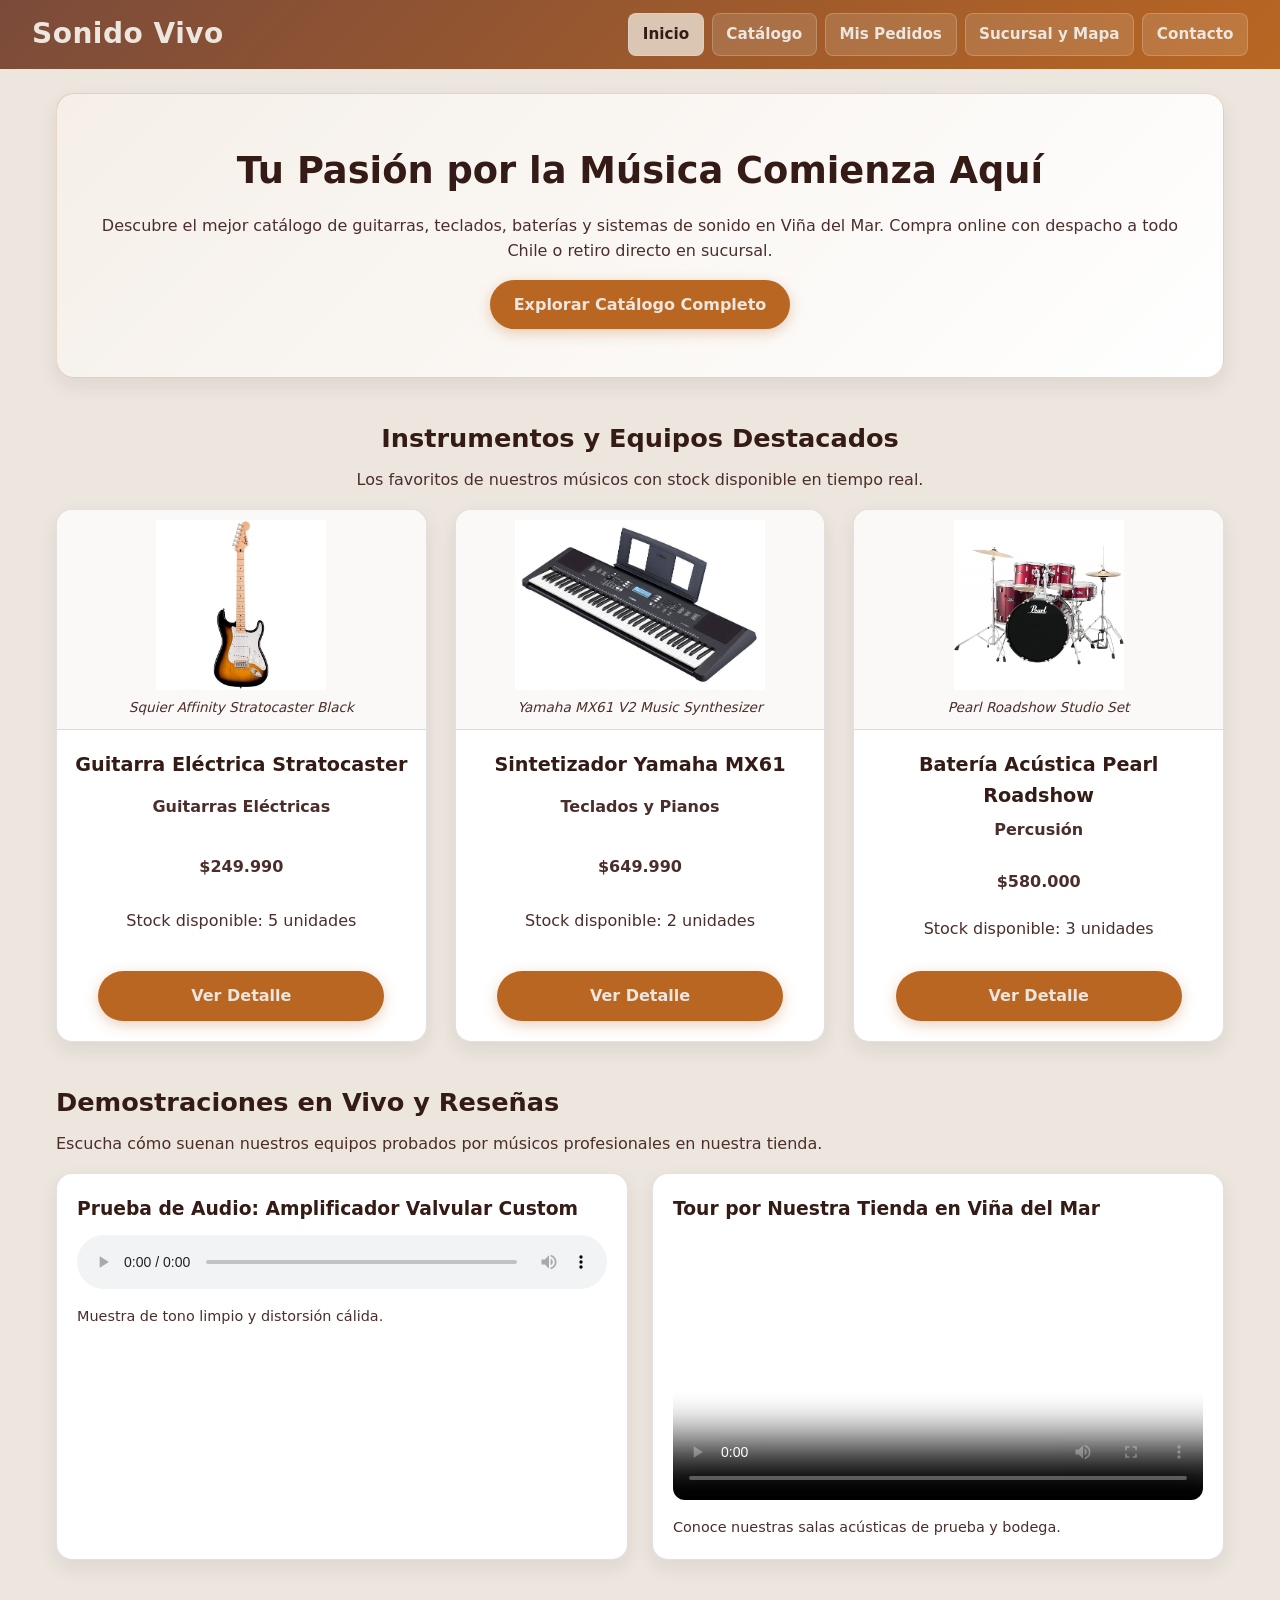
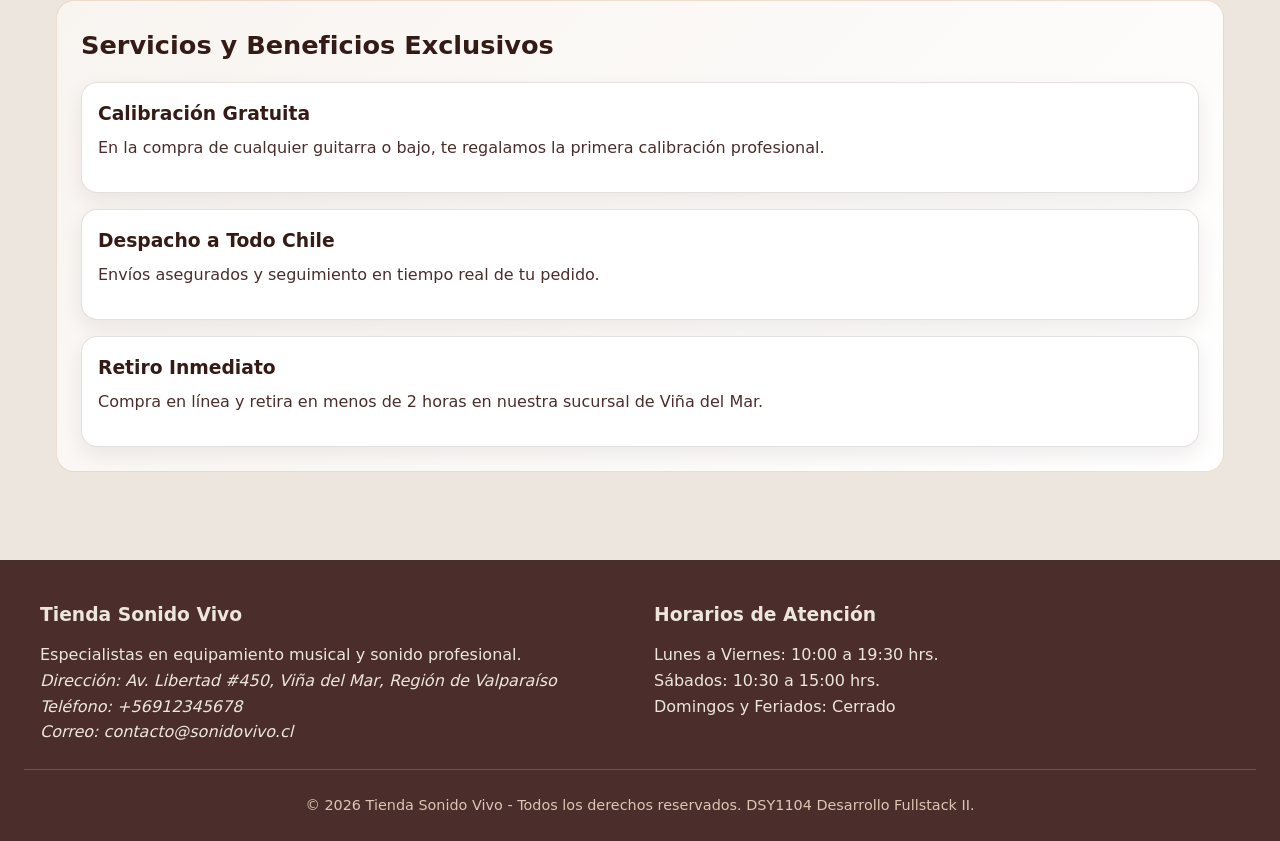
==== index.html @ f2f746ab "Documentacion y simplificacion de estilos css" ====
<!DOCTYPE html>
<html lang="es">

<head>
    <meta charset="UTF-8">
    <meta name="viewport" content="width=device-width, initial-scale=1.0">
    <meta name="description"
        content="Tienda Sonido Vivo - Especialistas en instrumentos musicales, audio profesional y equipos en Viña del Mar. Venta online y atención personalizada.">
    <title>Tienda Sonido Vivo | Instrumentos y Audio Profesional en Viña del Mar</title>
    <link rel="stylesheet" href="assets/css/estilos.css">
</head>

<body>

    <header>
        <div class="header-container">
            <a href="index.html" class="logo" aria-label="Ir a la página de inicio">
                <h2>Sonido Vivo</h2>
            </a>

            <nav aria-label="Navegación principal">
                <ul>
                    <li><a href="index.html" aria-current="page">Inicio</a></li>
                    <li><a href="productos.html">Catálogo</a></li>
                    <li><a href="pedidos.html">Mis Pedidos</a></li>
                    <li><a href="sucursal.html">Sucursal y Mapa</a></li>
                    <li><a href="contacto.html">Contacto</a></li>
                </ul>
            </nav>
        </div>
    </header>

    <main>
        <section class="hero-section" aria-labelledby="hero-title">
            <h1 id="hero-title">Tu Pasión por la Música Comienza Aquí</h1>
            <p>Descubre el mejor catálogo de guitarras, teclados, baterías y sistemas de sonido en Viña del Mar. Compra
                online con despacho a todo Chile o retiro directo en sucursal.</p>
            <a href="productos.html" class="btn-primary">Explorar Catálogo Completo</a>
        </section>

        <section class="destacados-section" aria-labelledby="destacados-title">
            <h2 id="destacados-title">Instrumentos y Equipos Destacados</h2>
            <p>Los favoritos de nuestros músicos con stock disponible en tiempo real.</p>

            <div class="grid-productos">
                <article class="card-producto">
                    <figure>
                        <img src="assets/img/GE001.jpg"
                            alt="Guitarra Eléctrica Stratocaster color negro con golpeador blanco">
                        <figcaption>Squier Affinity Stratocaster Black</figcaption>
                    </figure>
                    <div class="producto-info">
                        <h3>Guitarra Eléctrica Stratocaster</h3>
                        <p class="categoria">Guitarras Eléctricas</p>
                        <p class="precio">$249.990</p>
                        <p class="stock-status">Stock disponible: 5 unidades</p>
                        <a href="productos.html" class="btn-secondary">Ver Detalle</a>
                    </div>
                </article>

                <article class="card-producto">
                    <figure>
                        <img src="assets/img/TC001.jpg"
                            alt="Teclado Sintetizador Yamaha de 61 teclas con pantalla digital">
                        <figcaption>Yamaha MX61 V2 Music Synthesizer</figcaption>
                    </figure>
                    <div class="producto-info">
                        <h3>Sintetizador Yamaha MX61</h3>
                        <p class="categoria">Teclados y Pianos</p>
                        <p class="precio">$649.990</p>
                        <p class="stock-status">Stock disponible: 2 unidades</p>
                        <a href="productos.html" class="btn-secondary">Ver Detalle</a>
                    </div>
                </article>

                <article class="card-producto">
                    <figure>
                        <img src="assets/img/BT01.jpg"
                            alt="Batería Acústica Pearl Roadshow completa de 5 piezas con platillos">
                        <figcaption>Pearl Roadshow Studio Set</figcaption>
                    </figure>
                    <div class="producto-info">
                        <h3>Batería Acústica Pearl Roadshow</h3>
                        <p class="categoria">Percusión</p>
                        <p class="precio">$580.000</p>
                        <p class="stock-status">Stock disponible: 3 unidades</p>
                        <a href="productos.html" class="btn-secondary">Ver Detalle</a>
                    </div>
                </article>
            </div>
        </section>

        <section class="multimedia-section" aria-labelledby="multimedia-title">
            <h2 id="multimedia-title">Demostraciones en Vivo y Reseñas</h2>
            <p>Escucha cómo suenan nuestros equipos probados por músicos profesionales en nuestra tienda.</p>

            <div class="media-container">
                <article class="media-card">
                    <h3>Prueba de Audio: Amplificador Valvular Custom</h3>
                    <figure>
                        <audio controls preload="metadata">
                            <source src="assets/audio/demo-amplificador.mp3" type="audio/mpeg">
                            Tu navegador no soporta el elemento de audio.
                        </audio>
                        <figcaption>Muestra de tono limpio y distorsión cálida.</figcaption>
                    </figure>
                </article>

                <article class="media-card">
                    <h3>Tour por Nuestra Tienda en Viña del Mar</h3>
                    <figure>
                        <video controls poster="assets/img/poster-video.jpg" preload="metadata">
                            <source src="assets/video/tour-tienda.mp4" type="video/mp4">
                            <track kind="captions" src="assets/video/captions-es.vtt" srclang="es" label="Español">
                            Tu navegador no soporta el elemento de video.
                        </video>
                        <figcaption>Conoce nuestras salas acústicas de prueba y bodega.</figcaption>
                    </figure>
                </article>
            </div>
        </section>

        <aside aria-labelledby="aside-title">
            <h2 id="aside-title">Servicios y Beneficios Exclusivos</h2>
            <section>
                <h3>Calibración Gratuita</h3>
                <p>En la compra de cualquier guitarra o bajo, te regalamos la primera calibración profesional.</p>
            </section>
            <section>
                <h3>Despacho a Todo Chile</h3>
                <p>Envíos asegurados y seguimiento en tiempo real de tu pedido.</p>
            </section>
            <section>
                <h3>Retiro Inmediato</h3>
                <p>Compra en línea y retira en menos de 2 horas en nuestra sucursal de Viña del Mar.</p>
            </section>
        </aside>
    </main>

    <footer>
        <div class="footer-container">
            <section class="footer-info">
                <h3>Tienda Sonido Vivo</h3>
                <p>Especialistas en equipamiento musical y sonido profesional.</p>
                <address>
                    <p>Dirección: Av. Libertad #450, Viña del Mar, Región de Valparaíso</p>
                    <p>Teléfono: <a href="tel:+56912345678">+56912345678</a></p>
                    <p>Correo: <a href="mailto:contacto@sonidovivo.cl">contacto@sonidovivo.cl</a></p>
                </address>
            </section>

            <section class="footer-horarios">
                <h3>Horarios de Atención</h3>
                <p>Lunes a Viernes: <time datetime="10:00">10:00</time> a <time datetime="19:30">19:30</time> hrs.</p>
                <p>Sábados: <time datetime="10:30">10:30</time> a <time datetime="15:00">15:00</time> hrs.</p>
                <p>Domingos y Feriados: Cerrado</p>
            </section>
        </div>

        <div class="footer-copyright">
            <p>&copy; 2026 Tienda Sonido Vivo - Todos los derechos reservados. DSY1104 Desarrollo Fullstack II.</p>
        </div>
    </footer>

    <script src="assets/js/app.js"></script>
</body>

</html>
---- assets/css/estilos.css ----
/* 1. VARIABLES GLOBALES */
:root {
    --fuente-principal: 'Segoe UI', system-ui, -apple-system, Roboto, sans-serif;
    --color-primario: #7B4B3A;
    --color-secundario: #4B2E2B;
    --color-texto: #351b16;
    --color-acento: #b96622;
    --color-claro: #dac6b3;
    --color-fondo: #ece6df;
    --color-detalle: #864a25;
    --color-blanco: #ffffff;
    --sombra-card: 0 8px 20px rgba(53, 27, 22, 0.08);
}

* {
    box-sizing: border-box;
    margin: 0;
    padding: 0;
}

body {
    font-family: var(--fuente-principal);
    background-color: var(--color-fondo);
    color: var(--color-texto);
    line-height: 1.6;
}

:focus-visible {
    outline: 2px solid var(--color-acento);
}

img {
    max-width: 100%;
    height: auto;
    display: block;
}

/* 2.ENCABEZADO Y NAVEGACIÓN */

header {
    background: linear-gradient(135deg, var(--color-primario) 0%, var(--color-acento) 100%);
}

.header-container {
    display: flex;
    flex-direction: column;
    align-items: center;
    gap: 1rem;
    padding: 1rem;
}

.logo {
    text-decoration: none;
}

.logo h2 {
    color: var(--color-fondo);
    font-size: 1.75rem;
    letter-spacing: 0.5px;
}

nav ul {
    display: flex;
    flex-wrap: wrap;
    justify-content: center;
    gap: 0.5rem;
    list-style: none;
}

nav a {
    display: inline-block;
    padding: 0.5rem 0.85rem;
    border-radius: 8px;
    background-color: rgba(236, 230, 223, 0.15);
    border: 1px solid rgba(236, 230, 223, 0.25);
    color: var(--color-fondo);
    text-decoration: none;
    font-weight: 600;
    font-size: 0.95rem;
    transition: background-color 0.2s ease, color 0.2s ease;
}

nav a:hover,
nav a:focus-visible,
nav a[aria-current="page"] {
    background-color: var(--color-claro);
    color: var(--color-texto);
}

/* 3.ESTRUCTURA Y SECCIONES */

main {
    padding: 1.5rem 1rem 3rem;
    max-width: 1200px;
    margin: 0 auto;
}

.hero-section,
.destacados-section,
.multimedia-section,
aside {
    margin-bottom: 2.5rem;
}

.hero-section,
.destacados-section {
    text-align: center;
}

.hero-section {
    background: linear-gradient(135deg, #f5efe8, #ffffff);
    border: 1px solid rgba(185, 102, 34, 0.25);
    border-radius: 18px;
    padding: 2rem 1.25rem;
    box-shadow: var(--sombra-card);
}

.hero-section h1 {
    font-size: 1.8rem;
    color: var(--color-texto);
    margin-bottom: 0.75rem;
}

.hero-section p,
.destacados-section p,
.multimedia-section p,
aside p {
    color: var(--color-secundario);
    font-size: 1rem;
    margin-bottom: 1rem;
}

.destacados-section h2,
.multimedia-section h2,
aside h2 {
    font-size: 1.6rem;
    color: var(--color-texto);
    margin-bottom: 0.5rem;
}

/* 4.BOTONES */

.btn-primary,
.btn-secondary {
    display: inline-block;
    padding: 0.75rem 1.5rem;
    border-radius: 999px;
    background-color: var(--color-acento);
    color: var(--color-fondo);
    text-decoration: none;
    font-weight: 700;
    text-align: center;
    box-shadow: 0 4px 14px rgba(185, 102, 34, 0.3);
    transition: background-color 0.2s ease, transform 0.2s ease;
}

.btn-primary:hover,
.btn-secondary:hover,
.btn-primary:focus-visible,
.btn-secondary:focus-visible {
    background-color: var(--color-detalle);
    transform: translateY(-2px);
}

/* 5.TARJETAS DE PRODUCTOS Y MULTIMEDIA */

.grid-productos,
.media-container {
    display: grid;
    grid-template-columns: 1fr;
    gap: 1.5rem;
    justify-content: center;
}

.card-producto,
.media-card,
aside section {
    background: var(--color-blanco);
    border: 1px solid rgba(75, 46, 43, 0.15);
    border-radius: 16px;
    overflow: hidden;
    box-shadow: var(--sombra-card);
}

.card-producto {
    display: flex;
    flex-direction: column;
    justify-content: space-between;
    height: 100%;
    text-align: center;
    transition: transform 0.2s ease, box-shadow 0.2s ease;
}

.card-producto:hover {
    transform: translateY(-4px);
    box-shadow: 0 12px 28px rgba(53, 27, 22, 0.12);
}

.card-producto figure {
    width: 100%;
    height: 220px;
    background: #fbf9f7;
    display: flex;
    flex-direction: column;
    align-items: center;
    justify-content: center;
    padding: 1rem;
    border-bottom: 1px solid rgba(218, 198, 179, 0.6);
}

.card-producto img {
    max-height: 170px;
    max-width: 100%;
    width: auto;
    height: auto;
    object-fit: contain;
    margin: 0 auto;
}

.card-producto figcaption {
    margin-top: 0.4rem;
    font-size: 0.85rem;
    color: var(--color-secundario);
    font-style: italic;
}

.producto-info {
    padding: 1.25rem 1rem;
    display: flex;
    flex-direction: column;
    align-items: center;
    justify-content: space-between;
    flex-grow: 1;
    gap: 0.35rem;
}

.producto-info h3 {
    font-size: 1.2rem;
    font-weight: 700;
    color: var(--color-texto);
}

.categoria {
    font-size: 0.95rem;
    font-weight: 600;
    color: var(--color-detalle);
}

.stock-status {
    font-size: 0.95rem;
    color: var(--color-secundario);
}

.precio {
    font-size: 1.45rem;
    font-weight: 800;
    color: var(--color-acento);
    margin: 0.3rem 0;
}

.card-producto .btn-secondary {
    width: 85%;
    margin-top: 0.5rem;
}

/* MULTIMEDIA */
.media-card {
    padding: 1.25rem;
}

.media-card h3 {
    margin-bottom: 0.75rem;
    color: var(--color-texto);
}

.media-card audio,
.media-card video {
    width: 100%;
    border-radius: 12px;
}

.media-card figcaption {
    margin-top: 0.5rem;
    font-size: 0.9rem;
    color: var(--color-secundario);
}

/* ASIDE */
aside {
    background: linear-gradient(135deg, #f8f4f0, #ffffff);
    border: 1px solid rgba(185, 102, 34, 0.2);
    border-radius: 18px;
    padding: 1.5rem;
}

aside section {
    padding: 1rem;
    margin-top: 1rem;
}

aside h3 {
    color: var(--color-texto);
    margin-bottom: 0.35rem;
}

/* 6.PIE DE PAGINA (FOOTER) */
footer {
    background-color: var(--color-secundario);
    color: var(--color-fondo);
    padding: 2.5rem 1.5rem 1.5rem;
}

.footer-container {
    display: grid;
    grid-template-columns: 1fr;
    gap: 1.75rem;
    max-width: 1200px;
    margin: 0 auto;
}

.footer-container h3 {
    margin-bottom: 0.75rem;
    color: var(--color-fondo);
}

.footer-container a {
    color: var(--color-fondo);
    text-decoration: none;
}

.footer-container a:hover,
.footer-container a:focus-visible {
    color: var(--color-claro);
    text-decoration: underline;
}

.footer-copyright {
    text-align: center;
    padding-top: 1.5rem;
    margin-top: 1.5rem;
    border-top: 1px solid rgba(236, 230, 223, 0.2);
    font-size: 0.9rem;
    color: var(--color-claro);
}

/* 7.ADAPTACIÓN RESPONSIVA (MOBILE FIRST) */
@media (min-width: 768px) {
    .header-container {
        flex-direction: row;
        justify-content: space-between;
        padding: 0.75rem 2rem;
    }

    .hero-section {
        padding: 3rem 2rem;
    }

    .hero-section h1 {
        font-size: 2.3rem;
    }

    .grid-productos {
        grid-template-columns: repeat(3, 1fr);
        gap: 1.75rem;
    }

    .media-container,
    .footer-container {
        grid-template-columns: repeat(2, 1fr);
    }
}
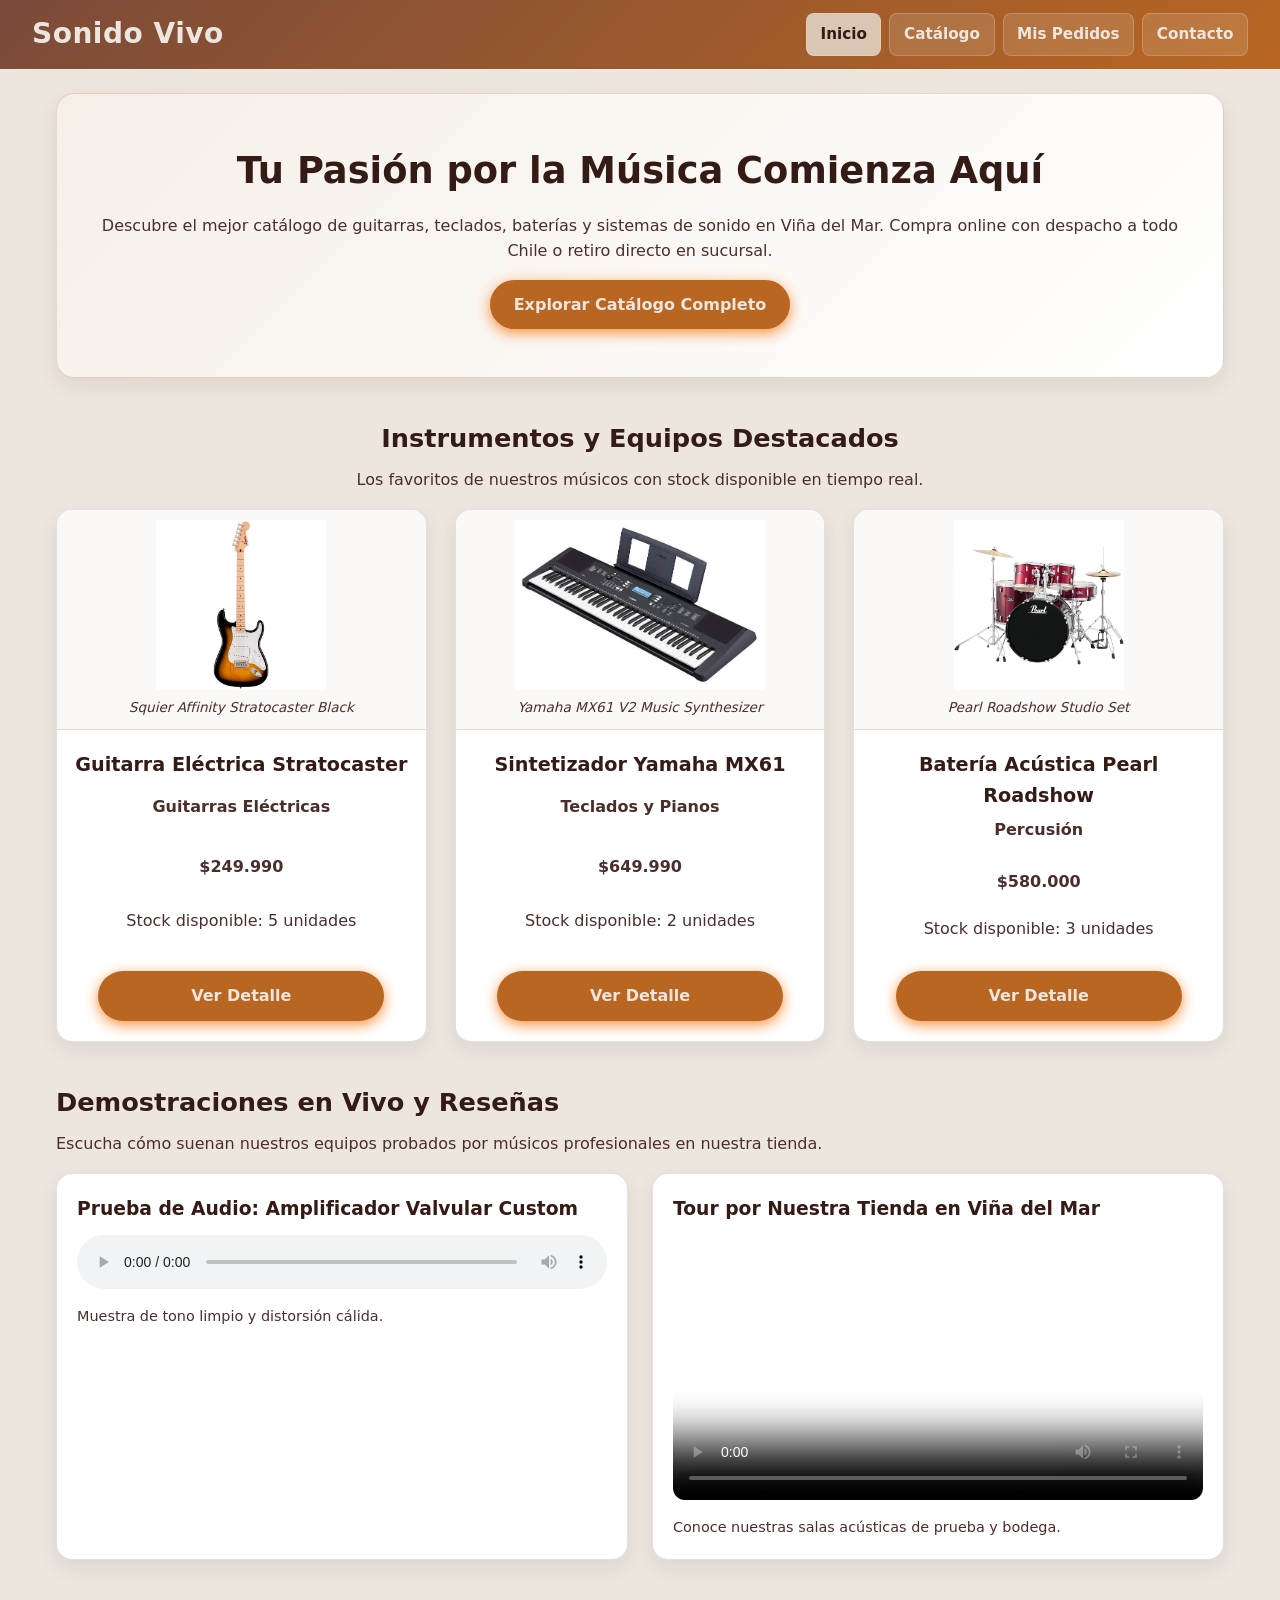
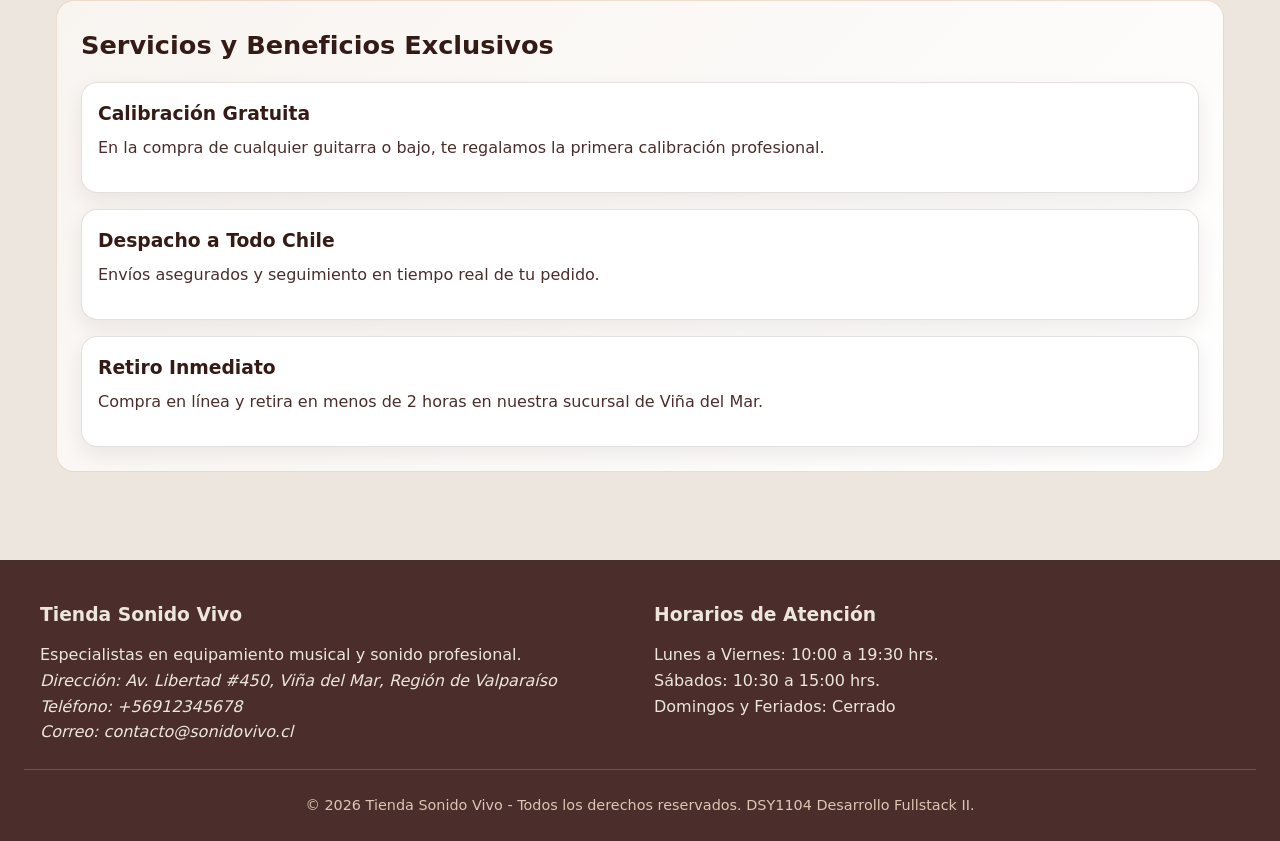
==== commit 45eba47c: "estilizacion de botones y formulario de contacto, ademas de la creacion de la pagina de confirmacion" ====
--- a/index.html
+++ b/index.html
@@ -23,7 +23,6 @@
                     <li><a href="index.html" aria-current="page">Inicio</a></li>
                     <li><a href="productos.html">Catálogo</a></li>
                     <li><a href="pedidos.html">Mis Pedidos</a></li>
-                    <li><a href="sucursal.html">Sucursal y Mapa</a></li>
                     <li><a href="contacto.html">Contacto</a></li>
                 </ul>
             </nav>
--- a/assets/css/estilos.css
+++ b/assets/css/estilos.css
@@ -23,6 +23,9 @@
     background-color: var(--color-fondo);
     color: var(--color-texto);
     line-height: 1.6;
+    min-height: 100vh;
+    display: grid;
+    grid-template-columns: 1fr;
 }
 
 :focus-visible {
@@ -141,16 +144,18 @@
 /* 4.BOTONES */
 
 .btn-primary,
+
 .btn-secondary {
     display: inline-block;
     padding: 0.75rem 1.5rem;
     border-radius: 999px;
+    border: none;
     background-color: var(--color-acento);
     color: var(--color-fondo);
     text-decoration: none;
     font-weight: 700;
     text-align: center;
-    box-shadow: 0 4px 14px rgba(185, 102, 34, 0.3);
+    box-shadow: 0 4px 14px rgba(247, 140, 53, 0.945);
     transition: background-color 0.2s ease, transform 0.2s ease;
 }
 
@@ -262,6 +267,39 @@
     width: 85%;
     margin-top: 0.5rem;
 }
+.mensaje-confirmacion {
+    display: flex;
+    flex-direction: column;
+    align-items: center;
+    text-align: center;
+    gap: 1.25rem; 
+    padding: 1rem 0;
+}
+
+.mensaje-confirmacion h1 {
+    color: var(--color-texto);
+    font-size: 1.8rem;
+    margin: 0;
+}
+
+.mensaje-confirmacion p {
+    color: var(--color-secundario);
+    max-width: 600px;
+    margin: 0;
+}
+
+.mensaje-confirmacion .btn-primary {
+    margin-top: 0.5rem; 
+}
+
+/* FORMULARIO DE CONSULTAS */
+
+.formulario-consultas fieldset {
+    border: none;
+    padding: 0;
+    margin: 0;
+}
+
 
 /* MULTIMEDIA */
 .media-card {
@@ -284,6 +322,9 @@
     font-size: 0.9rem;
     color: var(--color-secundario);
 }
+
+
+
 
 /* ASIDE */
 aside {
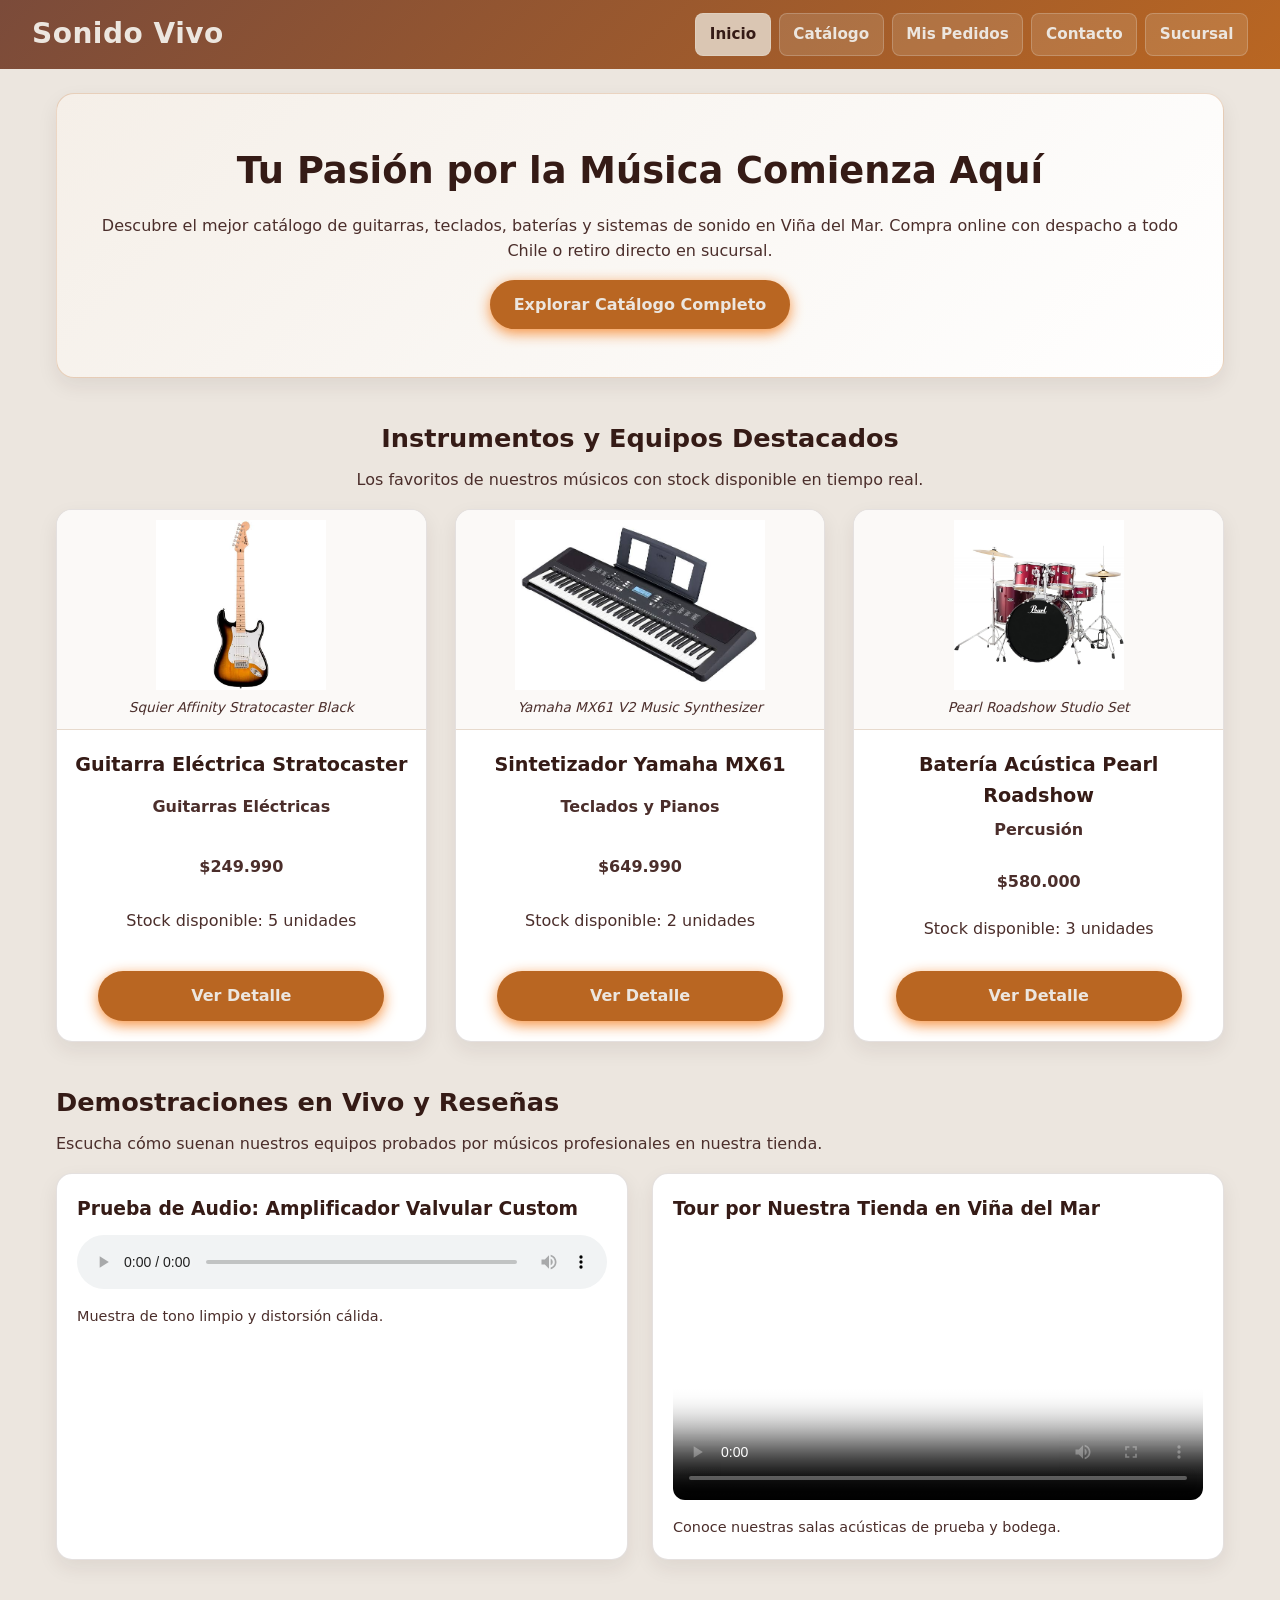
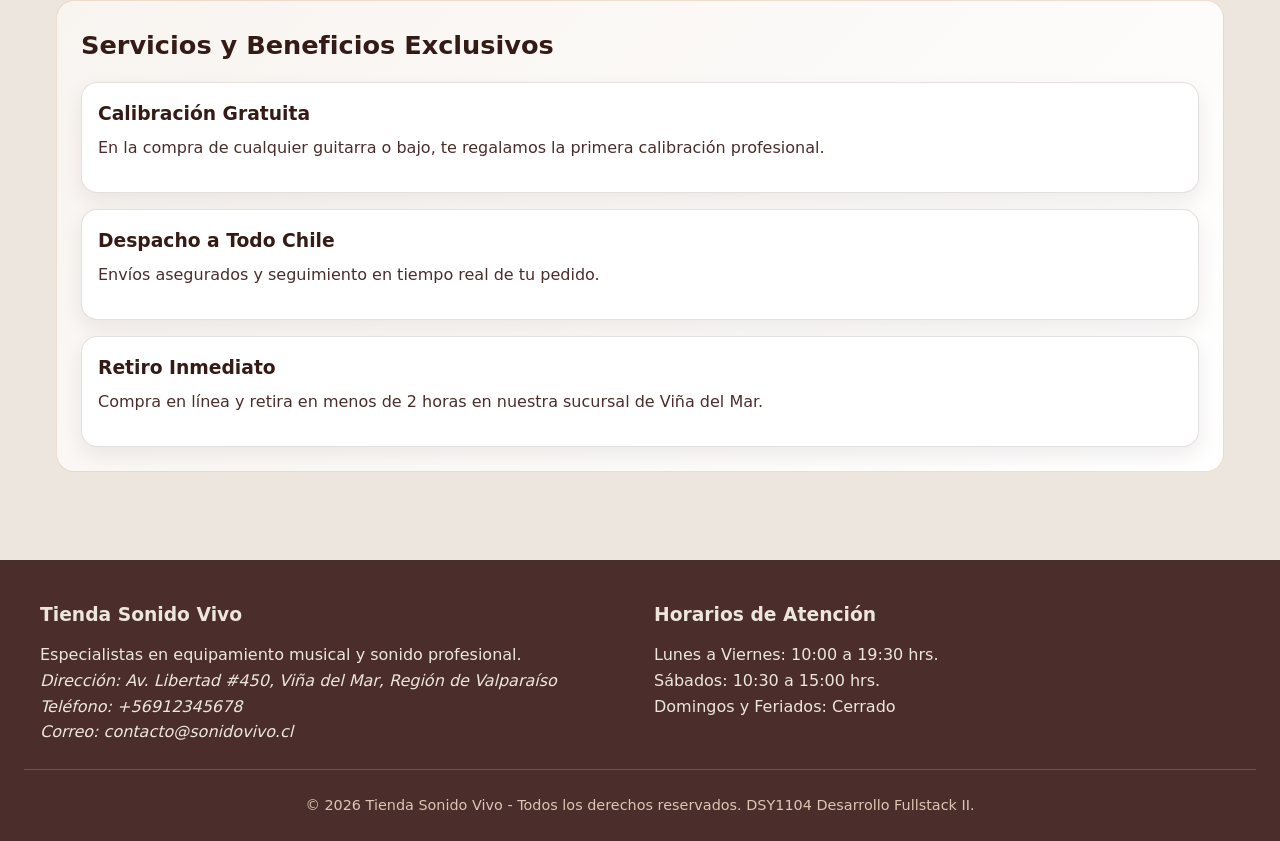
==== commit 13b2584e: "Vinculacion pagina de sucursal en navegacion" ====
--- a/index.html
+++ b/index.html
@@ -18,12 +18,18 @@
                 <h2>Sonido Vivo</h2>
             </a>
 
-            <nav aria-label="Navegación principal">
+            <button id="boton-menu" class="boton-menu" type="button" aria-label="Abrir o cerrar menú principal"
+                aria-controls="menu-principal" aria-expanded="false">
+                <span aria-hidden="true">☰</span>
+            </button>
+
+            <nav id="menu-principal" class="menu" aria-label="Navegación principal">
                 <ul>
                     <li><a href="index.html" aria-current="page">Inicio</a></li>
                     <li><a href="productos.html">Catálogo</a></li>
                     <li><a href="pedidos.html">Mis Pedidos</a></li>
                     <li><a href="contacto.html">Contacto</a></li>
+                    <li><a href="sucursal.html">Sucursal</a></li>
                 </ul>
             </nav>
         </div>
@@ -161,6 +167,7 @@
         </div>
     </footer>
 
+    <script src="assets/js/menu.js"></script>
     <script src="assets/js/app.js"></script>
 </body>
 
--- a/assets/css/estilos.css
+++ b/assets/css/estilos.css
@@ -46,7 +46,8 @@
 
 .header-container {
     display: flex;
-    flex-direction: column;
+    flex-wrap: wrap;
+    justify-content: space-between;
     align-items: center;
     gap: 1rem;
     padding: 1rem;
@@ -62,16 +63,47 @@
     letter-spacing: 0.5px;
 }
 
-nav ul {
-    display: flex;
-    flex-wrap: wrap;
-    justify-content: center;
+/* Botón y Menú Hamburguesa según Guía 7 */
+.boton-menu {
+    display: inline-block;
+    padding: 0.5rem 0.75rem;
+    font-size: 1.5rem;
+    background-color: rgba(236, 230, 223, 0.2);
+    color: var(--color-fondo);
+    border: 0.1rem solid rgba(236, 230, 223, 0.4);
+    border-radius: 0.35rem;
+    cursor: pointer;
+    line-height: 1;
+}
+
+.boton-menu:hover,
+.boton-menu:focus-visible {
+    background-color: var(--color-claro);
+    color: var(--color-texto);
+}
+
+.menu {
+    display: none;
+    width: 100%;
+    flex-direction: column;
+    gap: 0.5rem;
+}
+
+.menu.menu-abierto {
+    display: flex;
+}
+
+.menu ul {
+    display: flex;
+    flex-direction: column;
     gap: 0.5rem;
     list-style: none;
-}
-
-nav a {
-    display: inline-block;
+    width: 100%;
+    padding: 0.5rem 0;
+}
+
+.menu a {
+    display: block;
     padding: 0.5rem 0.85rem;
     border-radius: 8px;
     background-color: rgba(236, 230, 223, 0.15);
@@ -83,9 +115,9 @@
     transition: background-color 0.2s ease, color 0.2s ease;
 }
 
-nav a:hover,
-nav a:focus-visible,
-nav a[aria-current="page"] {
+.menu a:hover,
+.menu a:focus-visible,
+.menu a[aria-current="page"] {
     background-color: var(--color-claro);
     color: var(--color-texto);
 }
@@ -292,13 +324,109 @@
     margin-top: 0.5rem; 
 }
 
-/* FORMULARIO DE CONSULTAS */
+/* CONTACTO Y FORMULARIO DE CONSULTAS */
+.contacto-principal {
+    margin-bottom: 2.5rem;
+}
+
+.contacto-grid {
+    display: flex;
+    flex-direction: column;
+    gap: 1.5rem;
+    margin-top: 1.5rem;
+}
+
+.contacto-card,
+.formulario-card {
+    background-color: var(--color-blanco);
+    border: 1px solid rgba(75, 46, 43, 0.15);
+    border-radius: 16px;
+    padding: 1.5rem;
+    box-shadow: var(--sombra-card);
+}
+
+.contacto-card h2,
+.formulario-card legend {
+    color: var(--color-texto);
+    font-size: 1.3rem;
+    font-weight: 700;
+    margin-bottom: 1rem;
+    display: block;
+    width: 100%;
+}
+
+.contacto-card address {
+    font-style: normal;
+    display: flex;
+    flex-direction: column;
+    gap: 0.75rem;
+}
 
 .formulario-consultas fieldset {
     border: none;
     padding: 0;
     margin: 0;
 }
+
+.campo-formulario {
+    display: flex;
+    flex-direction: column;
+    margin-bottom: 1.15rem;
+}
+
+.campo-formulario label {
+    font-weight: 600;
+    color: var(--color-texto);
+    margin-bottom: 0.4rem;
+    font-size: 0.95rem;
+}
+
+.campo-formulario input,
+.campo-formulario select,
+.campo-formulario textarea {
+    width: 100%;
+    padding: 0.75rem 0.9rem;
+    border: 1.5px solid rgba(75, 46, 43, 0.25);
+    border-radius: 8px;
+    font-family: inherit;
+    font-size: 0.95rem;
+    color: var(--color-texto);
+    background-color: #fdfdfd;
+    box-sizing: border-box;
+    transition: border-color 0.2s ease, box-shadow 0.2s ease;
+}
+
+.campo-formulario textarea {
+    min-height: 110px;
+    resize: vertical;
+}
+
+.campo-formulario input:focus,
+.campo-formulario select:focus,
+.campo-formulario textarea:focus {
+    outline: none;
+    border-color: var(--color-primario);
+    box-shadow: 0 0 0 3px rgba(123, 75, 58, 0.15);
+}
+
+.campo-checkbox {
+    display: flex;
+    align-items: flex-start;
+    gap: 0.6rem;
+    margin-bottom: 1.25rem;
+    font-size: 0.9rem;
+    color: var(--color-secundario);
+}
+
+.campo-checkbox input[type="checkbox"] {
+    margin-top: 0.2rem;
+    accent-color: var(--color-primario);
+}
+
+.formulario-consultas .btn-primary {
+    width: 100%;
+}
+
 
 
 /* MULTIMEDIA */
@@ -342,6 +470,67 @@
 aside h3 {
     color: var(--color-texto);
     margin-bottom: 0.35rem;
+}
+
+/* TABLAS DE DATOS (DSY1104) */
+.tabla-section {
+    margin-bottom: 2.5rem;
+    text-align: center;
+}
+
+.tabla-contenedor {
+    width: 100%;
+    overflow-x: auto;
+    margin-top: 1rem;
+    background: var(--color-blanco);
+    border-radius: 16px;
+    border: 1px solid rgba(75, 46, 43, 0.15);
+    box-shadow: var(--sombra-card);
+}
+
+table {
+    width: 100%;
+    border-collapse: collapse;
+    text-align: left;
+    min-width: 600px;
+}
+
+caption {
+    padding: 1rem;
+    font-weight: 600;
+    color: var(--color-secundario);
+    background: #fbf9f7;
+    border-bottom: 1px solid rgba(218, 198, 179, 0.5);
+    font-size: 0.95rem;
+}
+
+thead th {
+    background-color: var(--color-primario);
+    color: var(--color-fondo);
+    padding: 0.85rem 1rem;
+    font-weight: 600;
+    font-size: 0.95rem;
+}
+
+tbody tr {
+    border-bottom: 1px solid rgba(218, 198, 179, 0.35);
+    transition: background-color 0.15s ease;
+}
+
+tbody tr:hover {
+    background-color: #fbf8f5;
+}
+
+tbody th {
+    padding: 0.8rem 1rem;
+    font-weight: 700;
+    color: var(--color-acento);
+}
+
+tbody td {
+    padding: 0.8rem 1rem;
+    color: var(--color-texto);
+    font-size: 0.95rem;
 }
 
 /* 6.PIE DE PAGINA (FOOTER) */
@@ -386,6 +575,24 @@
 
 /* 7.ADAPTACIÓN RESPONSIVA (MOBILE FIRST) */
 @media (min-width: 768px) {
+    .boton-menu {
+        display: none;
+    }
+
+    .menu {
+        display: flex;
+        width: auto;
+    }
+
+    .menu ul {
+        flex-direction: row;
+        padding: 0;
+    }
+
+    .menu a {
+        display: inline-block;
+    }
+
     .header-container {
         flex-direction: row;
         justify-content: space-between;
@@ -409,4 +616,15 @@
     .footer-container {
         grid-template-columns: repeat(2, 1fr);
     }
+
+    .contacto-grid {
+        display: grid;
+        grid-template-columns: 1fr 1.6fr;
+        gap: 2rem;
+        align-items: start;
+    }
+
+    .formulario-consultas .btn-primary {
+        width: auto;
+    }
 }
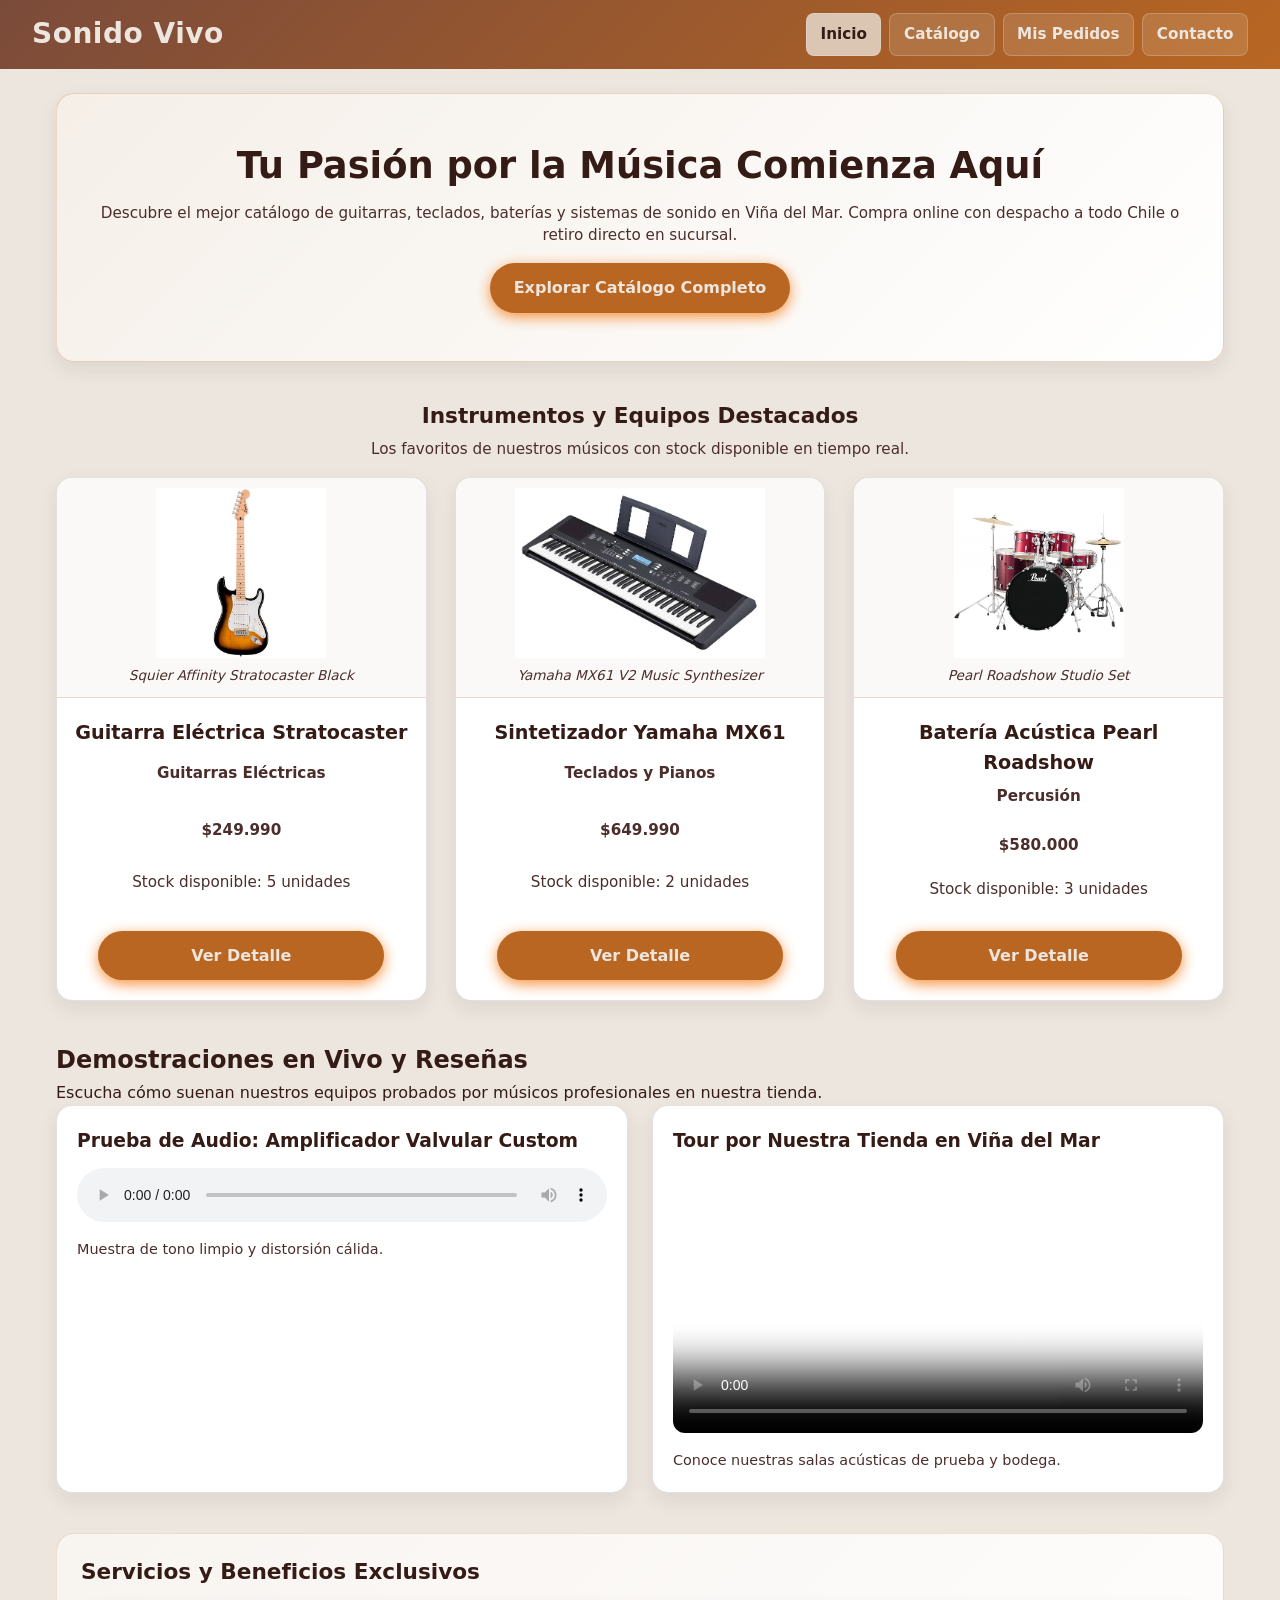
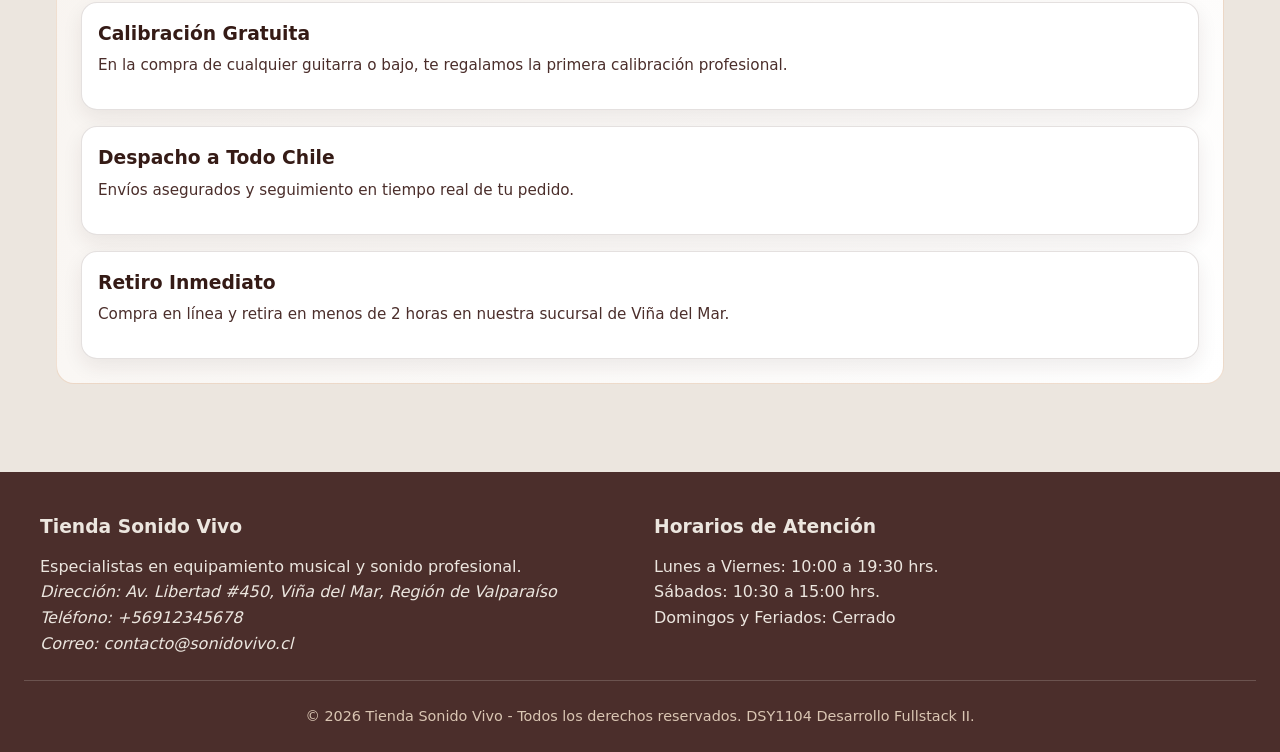
==== commit 540880ea: "Separacion de css para un mejor orden" ====
--- a/index.html
+++ b/index.html
@@ -7,7 +7,9 @@
     <meta name="description"
         content="Tienda Sonido Vivo - Especialistas en instrumentos musicales, audio profesional y equipos en Viña del Mar. Venta online y atención personalizada.">
     <title>Tienda Sonido Vivo | Instrumentos y Audio Profesional en Viña del Mar</title>
-    <link rel="stylesheet" href="assets/css/estilos.css">
+    <link rel="stylesheet" href="assets/css/globales.css">
+    <link rel="stylesheet" href="assets/css/productos.css">
+    <link rel="stylesheet" href="assets/css/inicio.css">
 </head>
 
 <body>
@@ -29,7 +31,6 @@
                     <li><a href="productos.html">Catálogo</a></li>
                     <li><a href="pedidos.html">Mis Pedidos</a></li>
                     <li><a href="contacto.html">Contacto</a></li>
-                    <li><a href="sucursal.html">Sucursal</a></li>
                 </ul>
             </nav>
         </div>
--- a/assets/css/globales.css
+++ b/assets/css/globales.css
@@ -0,0 +1,390 @@
+/* Estilos globales */
+
+/* Variables globales */
+:root {
+    --fuente-principal: 'Segoe UI', system-ui, -apple-system, Roboto, sans-serif;
+    --color-primario: #7B4B3A;
+    --color-secundario: #4B2E2B;
+    --color-texto: #351b16;
+    --color-acento: #b96622;
+    --color-claro: #dac6b3;
+    --color-fondo: #ece6df;
+    --color-detalle: #864a25;
+    --color-blanco: #ffffff;
+    --sombra-card: 0 8px 20px rgba(53, 27, 22, 0.08);
+}
+
+/* Reset y normalizacion */
+* {
+    box-sizing: border-box;
+    margin: 0;
+    padding: 0;
+}
+
+html,
+body {
+    max-width: 100%;
+    overflow-x: hidden;
+}
+
+body {
+    font-family: var(--fuente-principal);
+    background-color: var(--color-fondo);
+    color: var(--color-texto);
+    line-height: 1.6;
+    min-height: 100vh;
+    display: flex;
+    flex-direction: column;
+    width: 100%;
+}
+
+:focus-visible {
+    outline: 2px solid var(--color-acento);
+}
+
+img {
+    max-width: 100%;
+    height: auto;
+    display: block;
+}
+
+/* Encabezado y navegacion */
+header {
+    background: linear-gradient(135deg, var(--color-primario) 0%, var(--color-acento) 100%);
+}
+
+.header-container {
+    display: flex;
+    flex-wrap: wrap;
+    justify-content: space-between;
+    align-items: center;
+    gap: 1rem;
+    padding: 1rem;
+}
+
+.logo {
+    text-decoration: none;
+}
+
+.logo h2 {
+    color: var(--color-fondo);
+    font-size: 1.75rem;
+    letter-spacing: 0.5px;
+}
+
+/* Boton y menu hamburguesa */
+.boton-menu {
+    display: inline-block;
+    padding: 0.5rem 0.75rem;
+    font-size: 1.5rem;
+    background-color: rgba(236, 230, 223, 0.2);
+    color: var(--color-fondo);
+    border: 0.1rem solid rgba(236, 230, 223, 0.4);
+    border-radius: 0.35rem;
+    cursor: pointer;
+    line-height: 1;
+}
+
+.boton-menu:hover,
+.boton-menu:focus-visible {
+    background-color: var(--color-claro);
+    color: var(--color-texto);
+}
+
+.menu {
+    display: none;
+    width: 100%;
+    flex-direction: column;
+    gap: 0.5rem;
+}
+
+.menu.menu-abierto {
+    display: flex;
+}
+
+.menu ul {
+    display: flex;
+    flex-direction: column;
+    gap: 0.5rem;
+    list-style: none;
+    width: 100%;
+    padding: 0.5rem 0;
+}
+
+.menu a {
+    display: block;
+    padding: 0.5rem 0.85rem;
+    border-radius: 8px;
+    background-color: rgba(236, 230, 223, 0.15);
+    border: 1px solid rgba(236, 230, 223, 0.25);
+    color: var(--color-fondo);
+    text-decoration: none;
+    font-weight: 600;
+    font-size: 0.95rem;
+    transition: background-color 0.2s ease, color 0.2s ease;
+}
+
+.menu a:hover,
+.menu a:focus-visible,
+.menu a[aria-current="page"] {
+    background-color: var(--color-claro);
+    color: var(--color-texto);
+}
+
+/* Estructura principal y secciones */
+main {
+    width: 100%;
+    max-width: 1200px;
+    min-width: 0;
+    margin: 0 auto;
+    padding: 1.5rem 1rem 3rem;
+    flex: 1 0 auto;
+}
+
+.hero-section,
+.destacados-section,
+aside {
+    width: 100%;
+    max-width: 100%;
+    min-width: 0;
+    margin-bottom: 2.5rem;
+}
+
+.hero-section,
+.destacados-section {
+    text-align: center;
+}
+
+.hero-section {
+    background: linear-gradient(135deg, #f5efe8, #ffffff);
+    border: 1px solid rgba(185, 102, 34, 0.25);
+    border-radius: 18px;
+    padding: 1.75rem 1rem;
+    box-shadow: var(--sombra-card);
+}
+
+.hero-section h1 {
+    font-size: 1.5rem;
+    line-height: 1.3;
+    overflow-wrap: break-word;
+    word-wrap: break-word;
+    color: var(--color-texto);
+    margin-bottom: 0.75rem;
+}
+
+.hero-section p,
+.destacados-section p,
+aside p {
+    color: var(--color-secundario);
+    font-size: 0.95rem;
+    line-height: 1.5;
+    margin-bottom: 1rem;
+}
+
+.destacados-section h2,
+aside h2 {
+    font-size: 1.35rem;
+    line-height: 1.3;
+    overflow-wrap: break-word;
+    color: var(--color-texto);
+    margin-bottom: 0.5rem;
+}
+
+/* Botones globales */
+.btn-primary,
+.btn-secondary {
+    display: inline-block;
+    padding: 0.75rem 1.5rem;
+    border-radius: 999px;
+    border: none;
+    background-color: var(--color-acento);
+    color: var(--color-fondo);
+    text-decoration: none;
+    font-weight: 700;
+    text-align: center;
+    box-shadow: 0 4px 14px rgba(247, 140, 53, 0.945);
+    transition: background-color 0.2s ease, transform 0.2s ease;
+}
+
+.btn-primary:hover,
+.btn-secondary:hover,
+.btn-primary:focus-visible,
+.btn-secondary:focus-visible {
+    background-color: var(--color-detalle);
+    transform: translateY(-2px);
+}
+
+/* Aside y servicios */
+aside {
+    background: linear-gradient(135deg, #f8f4f0, #ffffff);
+    border: 1px solid rgba(185, 102, 34, 0.2);
+    border-radius: 18px;
+    padding: 1.5rem;
+}
+
+aside section {
+    background: var(--color-blanco);
+    border: 1px solid rgba(75, 46, 43, 0.15);
+    border-radius: 16px;
+    overflow: hidden;
+    box-shadow: var(--sombra-card);
+    padding: 1rem;
+    margin-top: 1rem;
+}
+
+aside h3 {
+    color: var(--color-texto);
+    margin-bottom: 0.35rem;
+}
+
+/* Tablas de datos */
+.tabla-section {
+    width: 100%;
+    max-width: 100%;
+    min-width: 0;
+    margin-bottom: 2.5rem;
+    text-align: center;
+}
+
+.tabla-contenedor {
+    width: 100%;
+    max-width: 100%;
+    min-width: 0;
+    overflow-x: auto;
+    -webkit-overflow-scrolling: touch;
+    display: block;
+    margin-top: 1rem;
+    background: var(--color-blanco);
+    border-radius: 16px;
+    border: 1px solid rgba(75, 46, 43, 0.15);
+    box-shadow: var(--sombra-card);
+}
+
+table {
+    width: 100%;
+    border-collapse: collapse;
+    text-align: left;
+    min-width: 480px;
+}
+
+caption {
+    padding: 1rem;
+    font-weight: 600;
+    color: var(--color-secundario);
+    background: #fbf9f7;
+    border-bottom: 1px solid rgba(218, 198, 179, 0.5);
+    font-size: 0.95rem;
+}
+
+thead th {
+    background-color: var(--color-primario);
+    color: var(--color-fondo);
+    padding: 0.85rem 1rem;
+    font-weight: 600;
+    font-size: 0.95rem;
+}
+
+tbody tr {
+    border-bottom: 1px solid rgba(218, 198, 179, 0.35);
+    transition: background-color 0.15s ease;
+}
+
+tbody tr:hover {
+    background-color: #fbf8f5;
+}
+
+tbody th {
+    padding: 0.8rem 1rem;
+    font-weight: 700;
+    color: var(--color-acento);
+}
+
+tbody td {
+    padding: 0.8rem 1rem;
+    color: var(--color-texto);
+    font-size: 0.95rem;
+}
+
+/* Utilidades */
+.campo-oculto {
+    display: none;
+}
+
+/* Pie de pagina footer */
+footer {
+    background-color: var(--color-secundario);
+    color: var(--color-fondo);
+    padding: 2.5rem 1.5rem 1.5rem;
+}
+
+.footer-container {
+    display: grid;
+    grid-template-columns: 1fr;
+    gap: 1.75rem;
+    max-width: 1200px;
+    margin: 0 auto;
+}
+
+.footer-container h3 {
+    margin-bottom: 0.75rem;
+    color: var(--color-fondo);
+}
+
+.footer-container a {
+    color: var(--color-fondo);
+    text-decoration: none;
+}
+
+.footer-container a:hover,
+.footer-container a:focus-visible {
+    color: var(--color-claro);
+    text-decoration: underline;
+}
+
+.footer-copyright {
+    text-align: center;
+    padding-top: 1.5rem;
+    margin-top: 1.5rem;
+    border-top: 1px solid rgba(236, 230, 223, 0.2);
+    font-size: 0.9rem;
+    color: var(--color-claro);
+}
+
+/* Adaptacion responsiva global */
+@media (min-width: 768px) {
+    .boton-menu {
+        display: none;
+    }
+
+    .menu {
+        display: flex;
+        width: auto;
+    }
+
+    .menu ul {
+        flex-direction: row;
+        padding: 0;
+    }
+
+    .menu a {
+        display: inline-block;
+    }
+
+    .header-container {
+        flex-direction: row;
+        justify-content: space-between;
+        padding: 0.75rem 2rem;
+    }
+
+    .hero-section {
+        padding: 3rem 2rem;
+    }
+
+    .hero-section h1 {
+        font-size: 2.3rem;
+    }
+
+    .footer-container {
+        grid-template-columns: repeat(2, 1fr);
+    }
+}
--- a/assets/css/productos.css
+++ b/assets/css/productos.css
@@ -0,0 +1,108 @@
+/* Estilos de productos */
+
+.grid-productos {
+    display: grid;
+    grid-template-columns: 1fr;
+    gap: 1.5rem;
+    width: 100%;
+    max-width: 100%;
+    min-width: 0;
+    justify-content: center;
+}
+
+.card-producto {
+    background: var(--color-blanco);
+    border: 1px solid rgba(75, 46, 43, 0.15);
+    border-radius: 16px;
+    overflow: hidden;
+    box-shadow: var(--sombra-card);
+    display: flex;
+    flex-direction: column;
+    justify-content: space-between;
+    width: 100%;
+    max-width: 100%;
+    min-width: 0;
+    height: 100%;
+    text-align: center;
+    transition: transform 0.2s ease, box-shadow 0.2s ease;
+}
+
+.card-producto:hover {
+    transform: translateY(-4px);
+    box-shadow: 0 12px 28px rgba(53, 27, 22, 0.12);
+}
+
+.card-producto figure {
+    width: 100%;
+    height: 220px;
+    background: #fbf9f7;
+    display: flex;
+    flex-direction: column;
+    align-items: center;
+    justify-content: center;
+    padding: 1rem;
+    border-bottom: 1px solid rgba(218, 198, 179, 0.6);
+}
+
+.card-producto img {
+    max-height: 170px;
+    max-width: 100%;
+    width: auto;
+    height: auto;
+    object-fit: contain;
+    margin: 0 auto;
+}
+
+.card-producto figcaption {
+    margin-top: 0.4rem;
+    font-size: 0.85rem;
+    color: var(--color-secundario);
+    font-style: italic;
+}
+
+.producto-info {
+    padding: 1.25rem 1rem;
+    display: flex;
+    flex-direction: column;
+    align-items: center;
+    justify-content: space-between;
+    flex-grow: 1;
+    gap: 0.35rem;
+}
+
+.producto-info h3 {
+    font-size: 1.2rem;
+    font-weight: 700;
+    color: var(--color-texto);
+}
+
+.categoria {
+    font-size: 0.95rem;
+    font-weight: 600;
+    color: var(--color-detalle);
+}
+
+.stock-status {
+    font-size: 0.95rem;
+    color: var(--color-secundario);
+}
+
+.precio {
+    font-size: 1.45rem;
+    font-weight: 800;
+    color: var(--color-acento);
+    margin: 0.3rem 0;
+}
+
+.card-producto .btn-secondary {
+    width: 85%;
+    margin-top: 0.5rem;
+}
+
+/* Adaptacion responsive */
+@media (min-width: 768px) {
+    .grid-productos {
+        grid-template-columns: repeat(3, 1fr);
+        gap: 1.75rem;
+    }
+}
--- a/assets/css/inicio.css
+++ b/assets/css/inicio.css
@@ -0,0 +1,51 @@
+/* Estilos de inicio */
+
+.multimedia-section {
+    width: 100%;
+    max-width: 100%;
+    min-width: 0;
+    margin-bottom: 2.5rem;
+}
+
+.media-container {
+    display: grid;
+    grid-template-columns: 1fr;
+    gap: 1.5rem;
+    width: 100%;
+    max-width: 100%;
+    min-width: 0;
+    justify-content: center;
+}
+
+.media-card {
+    background: var(--color-blanco);
+    border: 1px solid rgba(75, 46, 43, 0.15);
+    border-radius: 16px;
+    overflow: hidden;
+    box-shadow: var(--sombra-card);
+    padding: 1.25rem;
+}
+
+.media-card h3 {
+    margin-bottom: 0.75rem;
+    color: var(--color-texto);
+}
+
+.media-card audio,
+.media-card video {
+    width: 100%;
+    border-radius: 12px;
+}
+
+.media-card figcaption {
+    margin-top: 0.5rem;
+    font-size: 0.9rem;
+    color: var(--color-secundario);
+}
+
+/* Adaptacion responsive */
+@media (min-width: 768px) {
+    .media-container {
+        grid-template-columns: repeat(2, 1fr);
+    }
+}
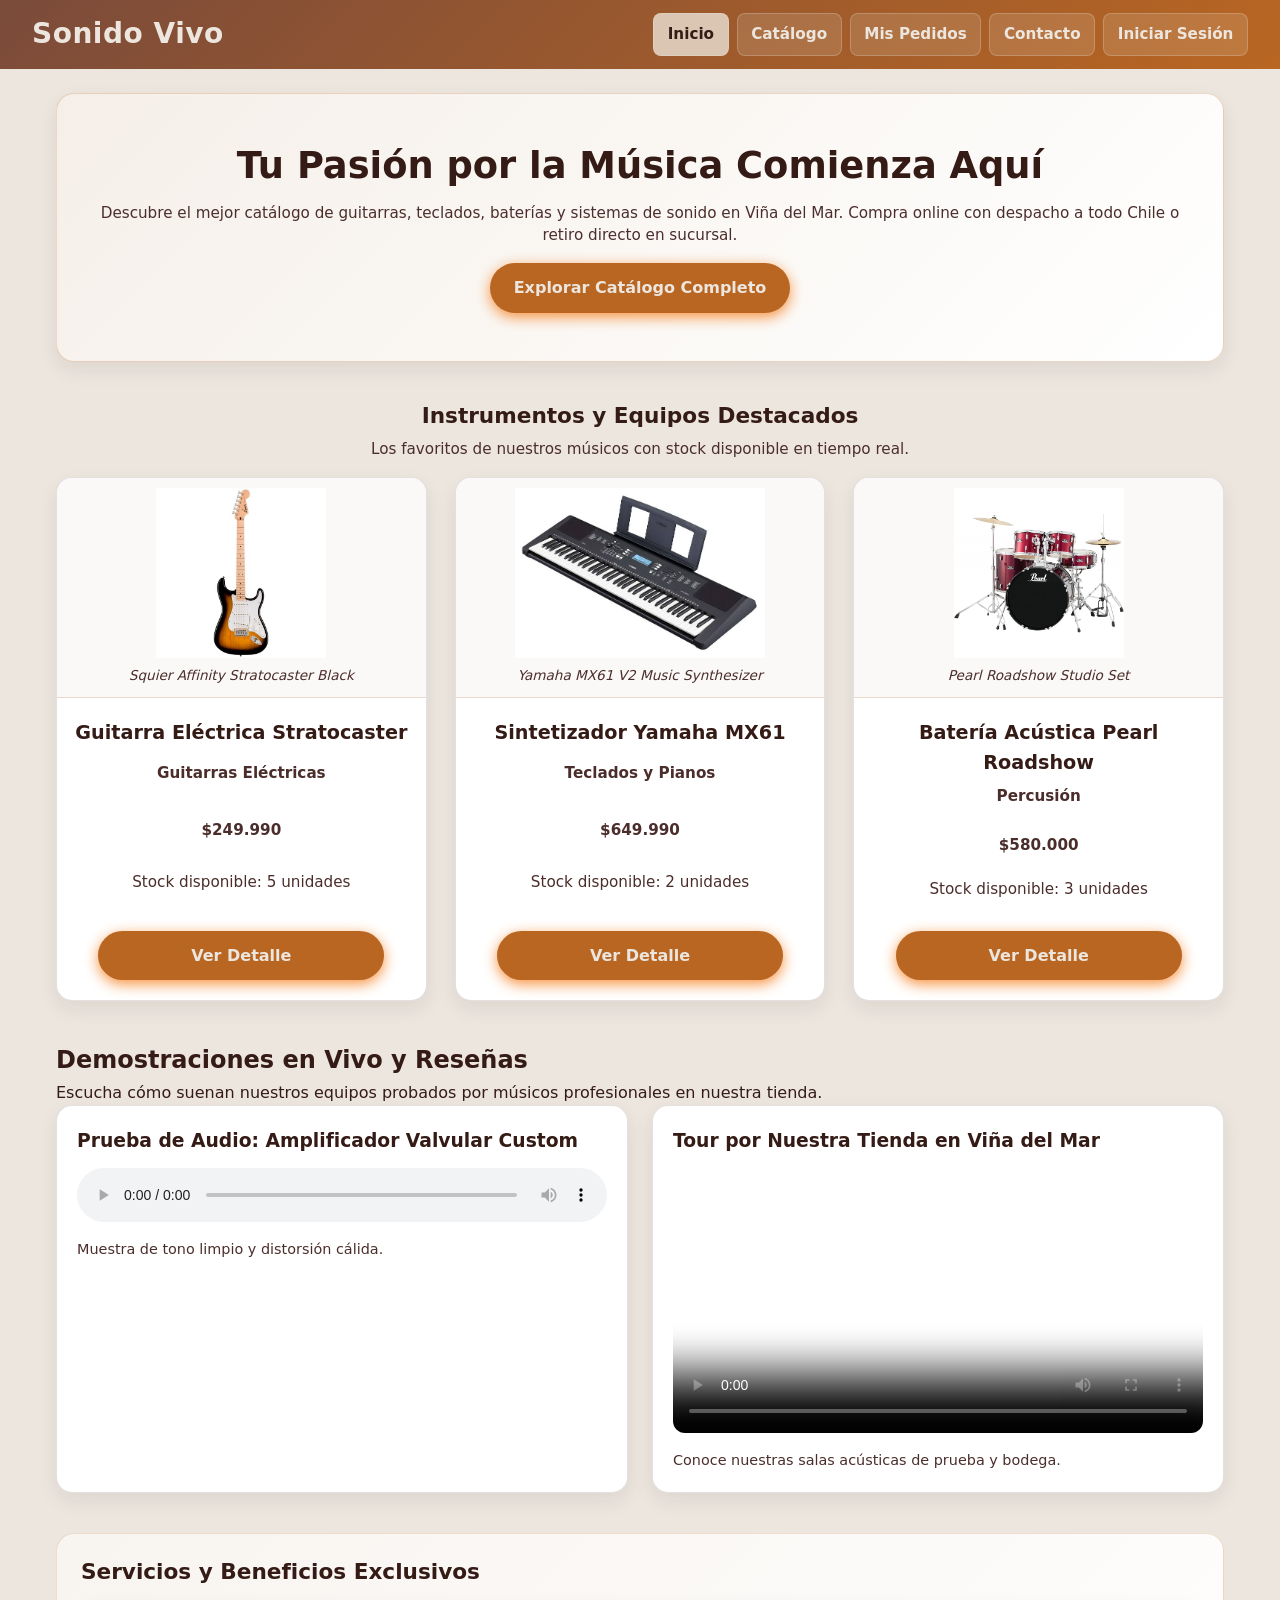
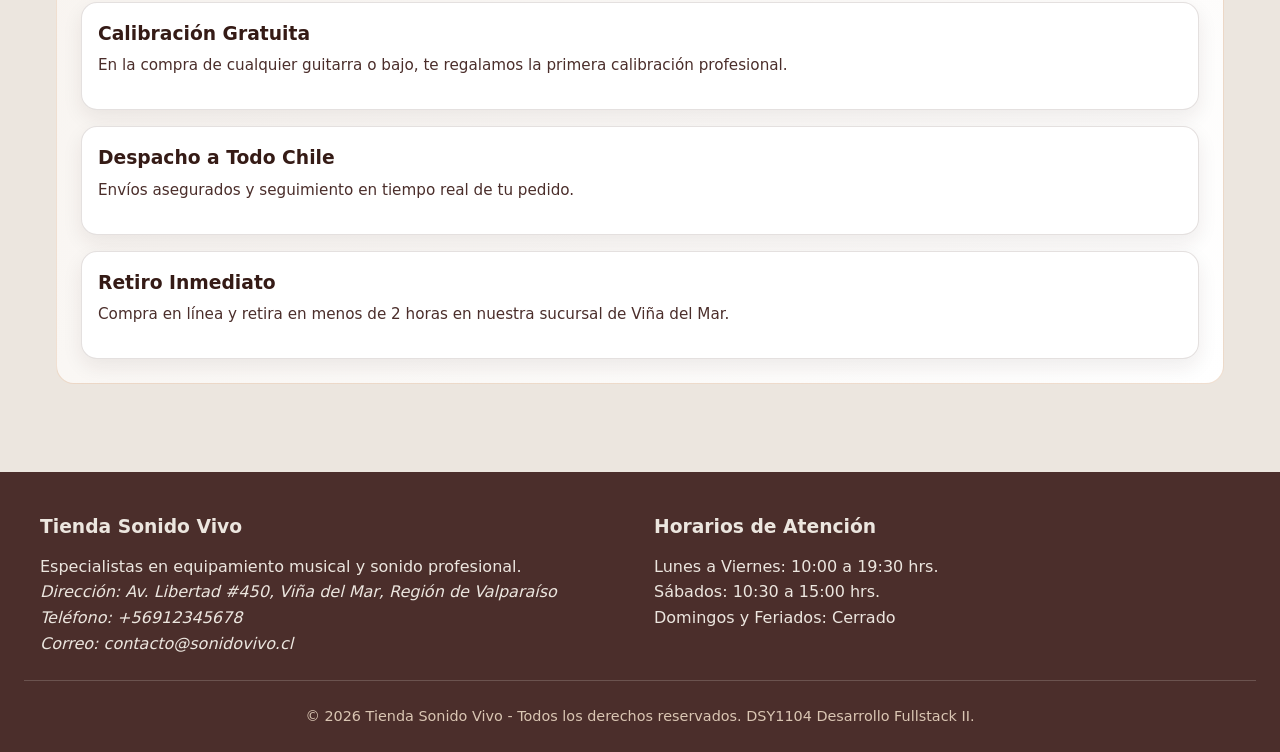
==== commit fedf87ba: "Creacion de login" ====
--- a/index.html
+++ b/index.html
@@ -31,6 +31,7 @@
                     <li><a href="productos.html">Catálogo</a></li>
                     <li><a href="pedidos.html">Mis Pedidos</a></li>
                     <li><a href="contacto.html">Contacto</a></li>
+                    <li><a href="login.html" class="btn-login-nav">Iniciar Sesión</a></li>
                 </ul>
             </nav>
         </div>
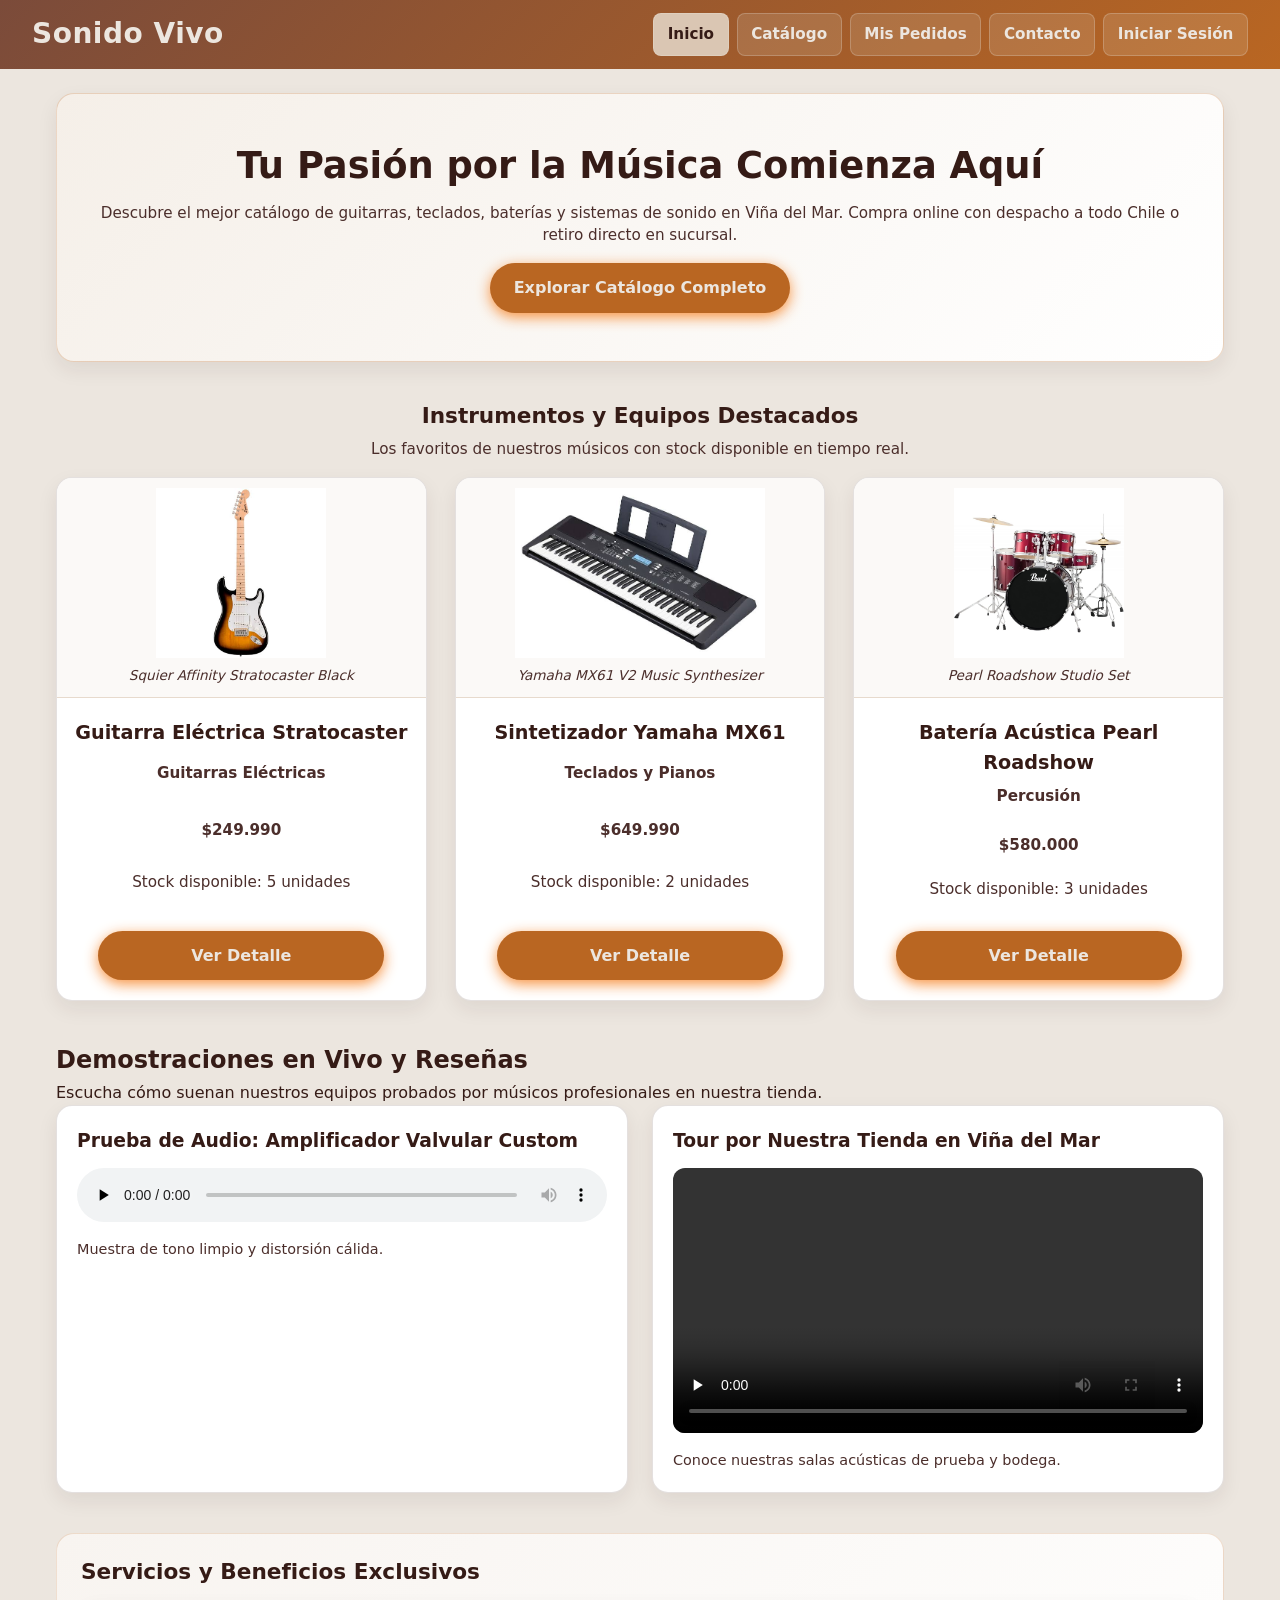
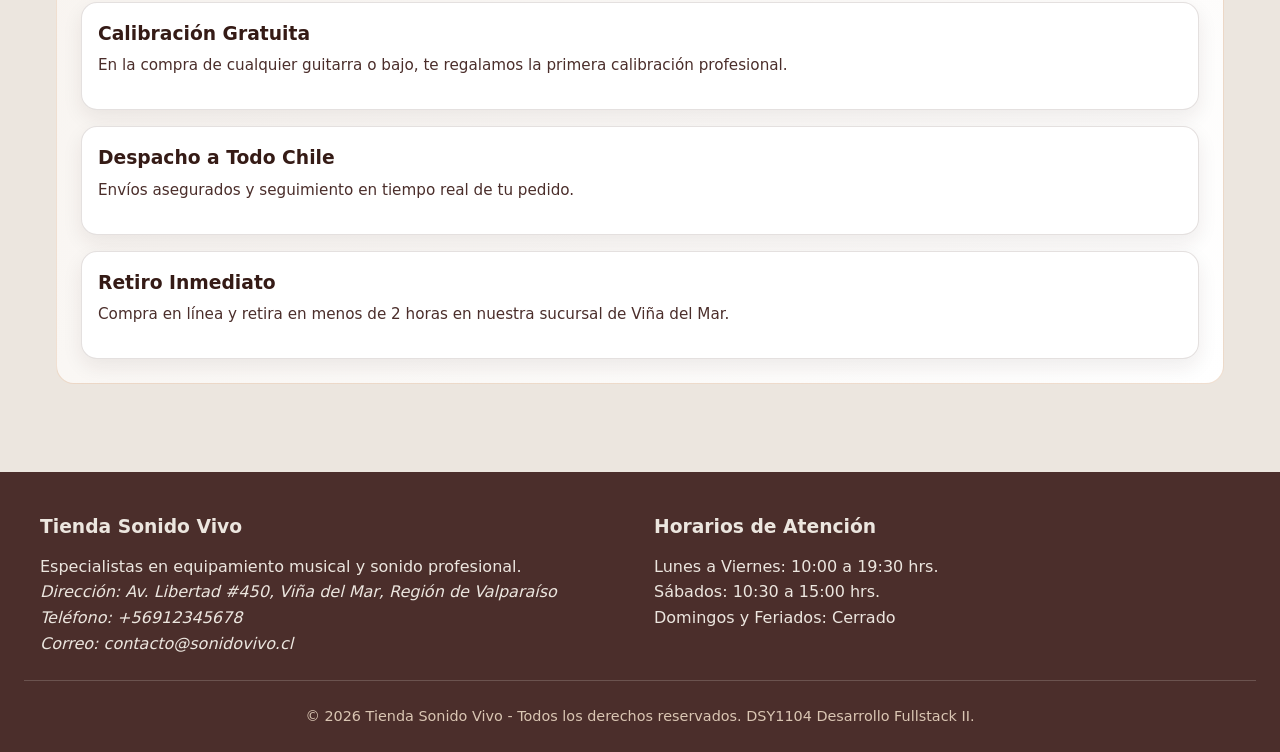
==== commit a2323fbd: "modificacion verificacion de menu e index.html" ====
--- a/index.html
+++ b/index.html
@@ -101,31 +101,31 @@
             <h2 id="multimedia-title">Demostraciones en Vivo y Reseñas</h2>
             <p>Escucha cómo suenan nuestros equipos probados por músicos profesionales en nuestra tienda.</p>
 
-            <div class="media-container">
-                <article class="media-card">
-                    <h3>Prueba de Audio: Amplificador Valvular Custom</h3>
-                    <figure>
-                        <audio controls preload="metadata">
-                            <source src="assets/audio/demo-amplificador.mp3" type="audio/mpeg">
-                            Tu navegador no soporta el elemento de audio.
-                        </audio>
-                        <figcaption>Muestra de tono limpio y distorsión cálida.</figcaption>
-                    </figure>
-                </article>
+<div class="media-container">
+        <article class="media-card">
+            <h3>Prueba de Audio: Amplificador Valvular Custom</h3>
+            <figure>
+                <audio controls preload="none">
+                    <source src="assets/audio/demo-amplificador.mp3" type="audio/mpeg">
+                    Tu navegador no soporta el elemento de audio.
+                </audio>
+                <figcaption>Muestra de tono limpio y distorsión cálida.</figcaption>
+            </figure>
+        </article>
 
                 <article class="media-card">
-                    <h3>Tour por Nuestra Tienda en Viña del Mar</h3>
-                    <figure>
-                        <video controls poster="assets/img/poster-video.jpg" preload="metadata">
-                            <source src="assets/video/tour-tienda.mp4" type="video/mp4">
-                            <track kind="captions" src="assets/video/captions-es.vtt" srclang="es" label="Español">
-                            Tu navegador no soporta el elemento de video.
-                        </video>
-                        <figcaption>Conoce nuestras salas acústicas de prueba y bodega.</figcaption>
-                    </figure>
-                </article>
-            </div>
-        </section>
+            <h3>Tour por Nuestra Tienda en Viña del Mar</h3>
+            <figure>
+                <video controls preload="none">
+                    <source src="assets/video/tour-tienda.mp4" type="video/mp4">
+                    <track kind="captions" src="assets/video/captions-es.vtt" srclang="es" label="Español">
+                    Tu navegador no soporta el elemento de video.
+                </video>
+                <figcaption>Conoce nuestras salas acústicas de prueba y bodega.</figcaption>
+            </figure>
+        </article>
+    </div>
+</section>
 
         <aside aria-labelledby="aside-title">
             <h2 id="aside-title">Servicios y Beneficios Exclusivos</h2>
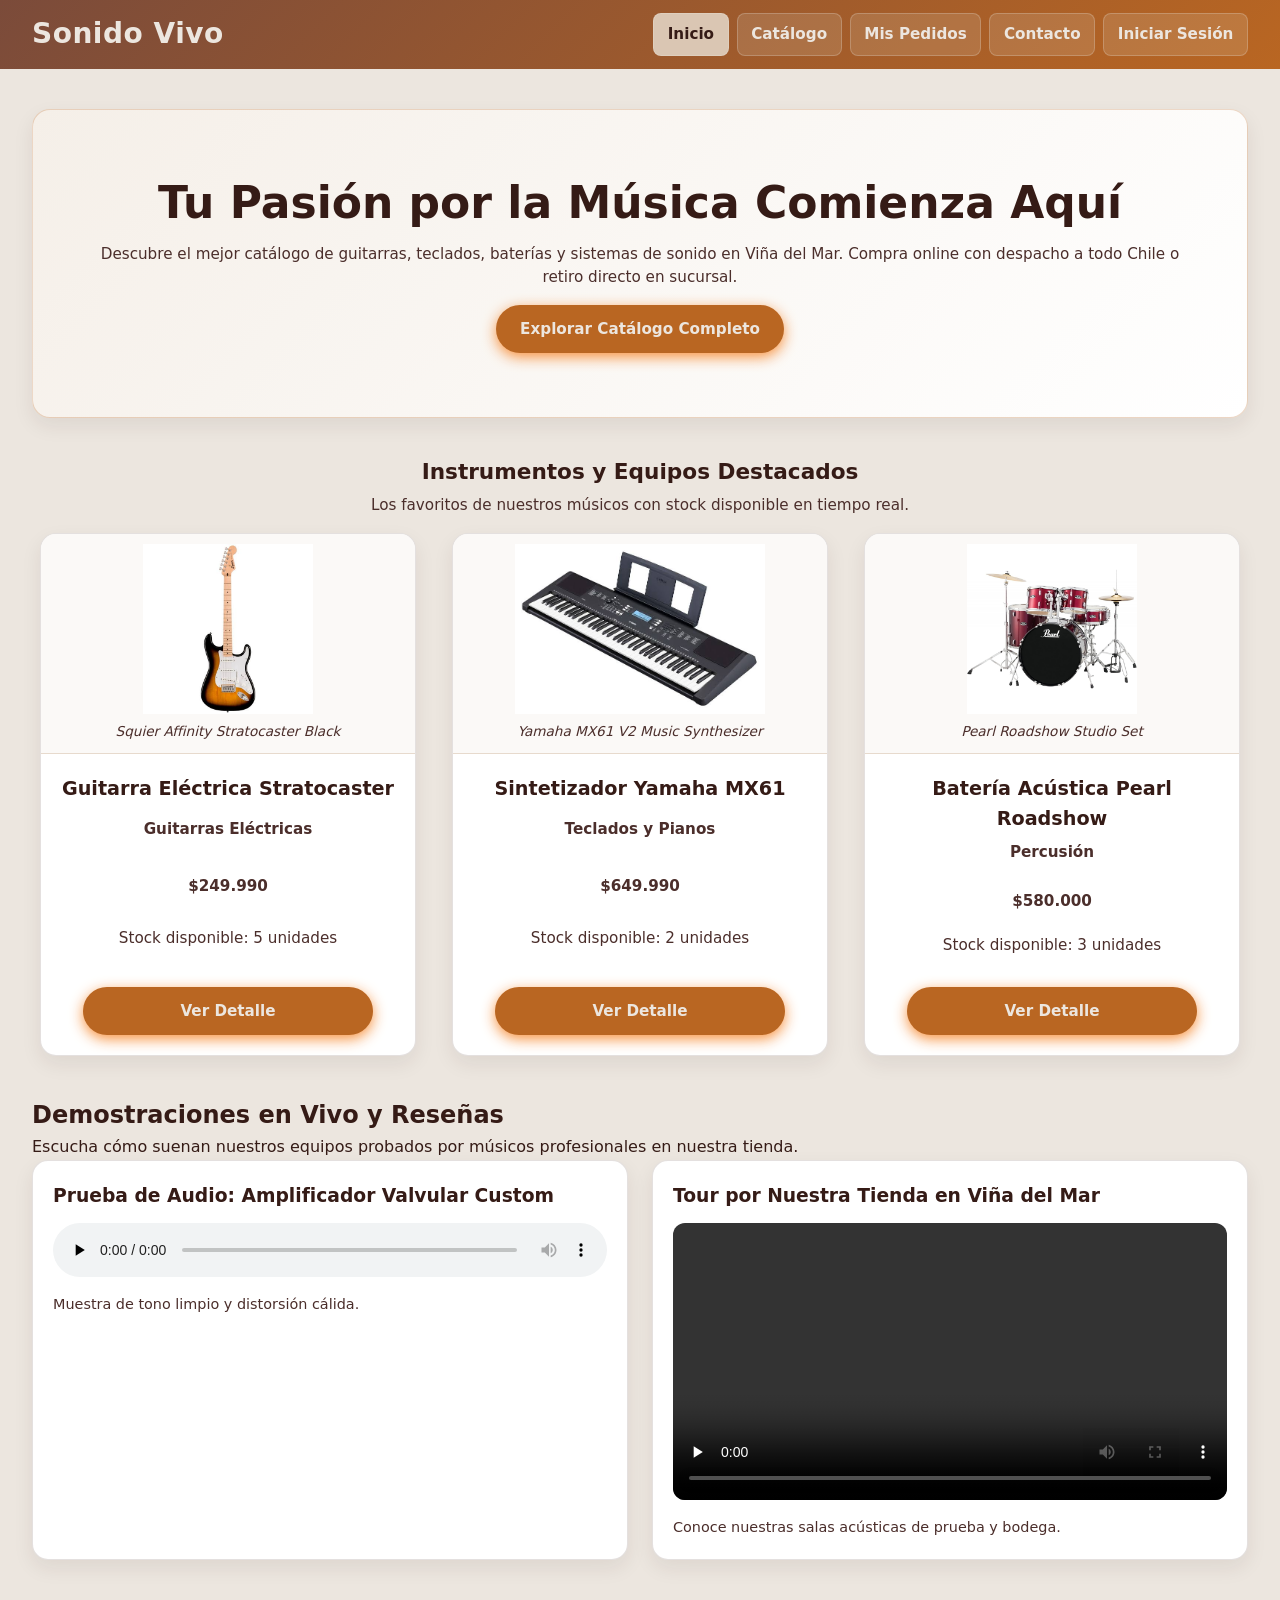
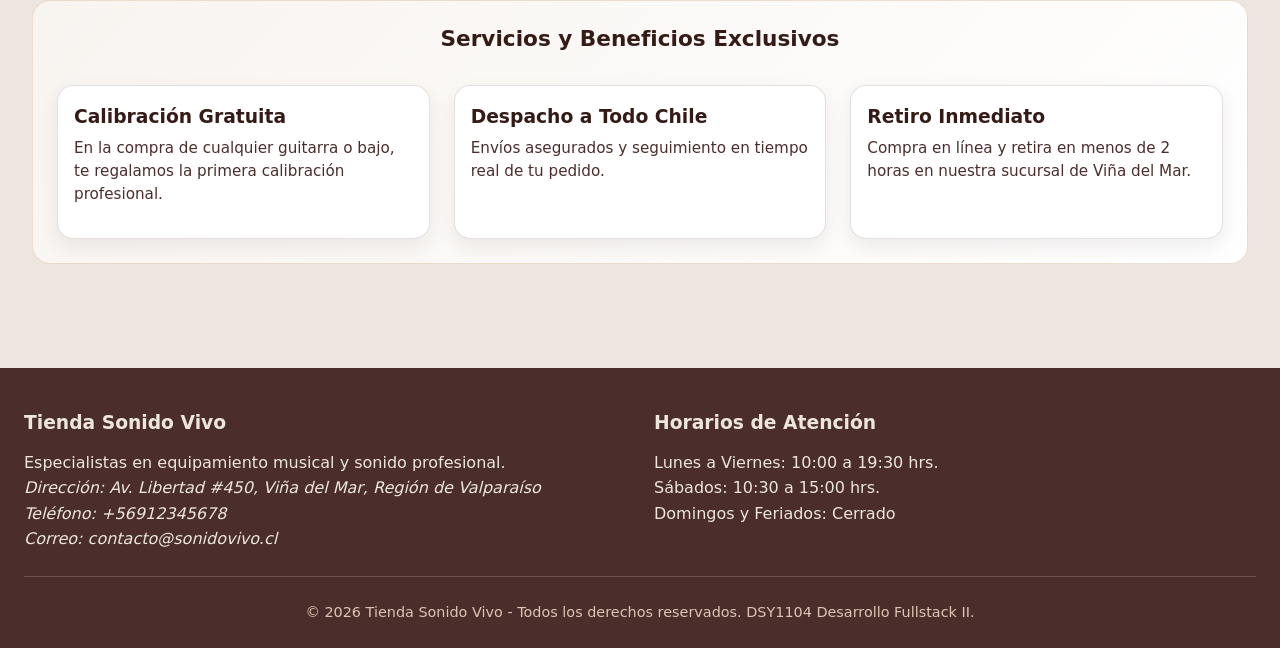
==== commit 5716ca5a: "Actualizar recursos multimedia, estilos responsivos y optimizaciones de entrega" ====
--- a/index.html
+++ b/index.html
@@ -101,31 +101,30 @@
             <h2 id="multimedia-title">Demostraciones en Vivo y Reseñas</h2>
             <p>Escucha cómo suenan nuestros equipos probados por músicos profesionales en nuestra tienda.</p>
 
-<div class="media-container">
-        <article class="media-card">
-            <h3>Prueba de Audio: Amplificador Valvular Custom</h3>
-            <figure>
-                <audio controls preload="none">
-                    <source src="assets/audio/demo-amplificador.mp3" type="audio/mpeg">
-                    Tu navegador no soporta el elemento de audio.
-                </audio>
-                <figcaption>Muestra de tono limpio y distorsión cálida.</figcaption>
-            </figure>
-        </article>
+            <div class="media-container">
+                <article class="media-card">
+                    <h3>Prueba de Audio: Amplificador Valvular Custom</h3>
+                    <figure>
+                        <audio controls preload="none">
+                            <source src="assets/video/audio.mp3" type="audio/mpeg">
+                            Tu navegador no soporta el elemento de audio.
+                        </audio>
+                        <figcaption>Muestra de tono limpio y distorsión cálida.</figcaption>
+                    </figure>
+                </article>
 
                 <article class="media-card">
-            <h3>Tour por Nuestra Tienda en Viña del Mar</h3>
-            <figure>
-                <video controls preload="none">
-                    <source src="assets/video/tour-tienda.mp4" type="video/mp4">
-                    <track kind="captions" src="assets/video/captions-es.vtt" srclang="es" label="Español">
-                    Tu navegador no soporta el elemento de video.
-                </video>
-                <figcaption>Conoce nuestras salas acústicas de prueba y bodega.</figcaption>
-            </figure>
-        </article>
-    </div>
-</section>
+                    <h3>Tour por Nuestra Tienda en Viña del Mar</h3>
+                    <figure>
+                        <video controls preload="none">
+                            <source src="assets/video/video.mp4" type="video/mp4">
+                            Tu navegador no soporta el elemento de video.
+                        </video>
+                        <figcaption>Conoce nuestras salas acústicas de prueba y bodega.</figcaption>
+                    </figure>
+                </article>
+            </div>
+        </section>
 
         <aside aria-labelledby="aside-title">
             <h2 id="aside-title">Servicios y Beneficios Exclusivos</h2>
--- a/assets/css/globales.css
+++ b/assets/css/globales.css
@@ -200,8 +200,11 @@
     background-color: var(--color-acento);
     color: var(--color-fondo);
     text-decoration: none;
+    font-family: inherit;
+    font-size: 0.95rem;
     font-weight: 700;
     text-align: center;
+    cursor: pointer;
     box-shadow: 0 4px 14px rgba(247, 140, 53, 0.945);
     transition: background-color 0.2s ease, transform 0.2s ease;
 }
@@ -387,4 +390,43 @@
     .footer-container {
         grid-template-columns: repeat(2, 1fr);
     }
+}
+
+/* Adaptacion para computador de escritorio (>= 1280px) */
+@media (min-width: 1280px) {
+    main {
+        max-width: 1280px;
+        margin: 0 auto;
+        padding: 2.5rem 2rem 4rem;
+    }
+
+    .header-container,
+    .footer-container {
+        max-width: 1280px;
+        margin: 0 auto;
+    }
+
+    .hero-section {
+        padding: 4rem 3rem;
+    }
+
+    .hero-section h1 {
+        font-size: 2.75rem;
+    }
+
+    aside {
+        display: grid;
+        grid-template-columns: repeat(3, 1fr);
+        gap: 1.5rem;
+        text-align: left;
+    }
+
+    aside > h2 {
+        grid-column: 1 / -1;
+        text-align: center;
+    }
+
+    aside section {
+        margin-top: 0;
+    }
 }
--- a/assets/css/productos.css
+++ b/assets/css/productos.css
@@ -5,8 +5,8 @@
     grid-template-columns: 1fr;
     gap: 1.5rem;
     width: 100%;
-    max-width: 100%;
-    min-width: 0;
+    max-width: 1200px;
+    margin: 0 auto;
     justify-content: center;
 }
 
@@ -106,3 +106,14 @@
         gap: 1.75rem;
     }
 }
+
+/* Adaptacion para computador de escritorio (>= 1280px) */
+@media (min-width: 1280px) {
+    .grid-productos {
+        grid-template-columns: repeat(3, 1fr);
+        max-width: 1200px;
+        margin: 0 auto;
+        gap: 2.25rem;
+    }
+}
+
